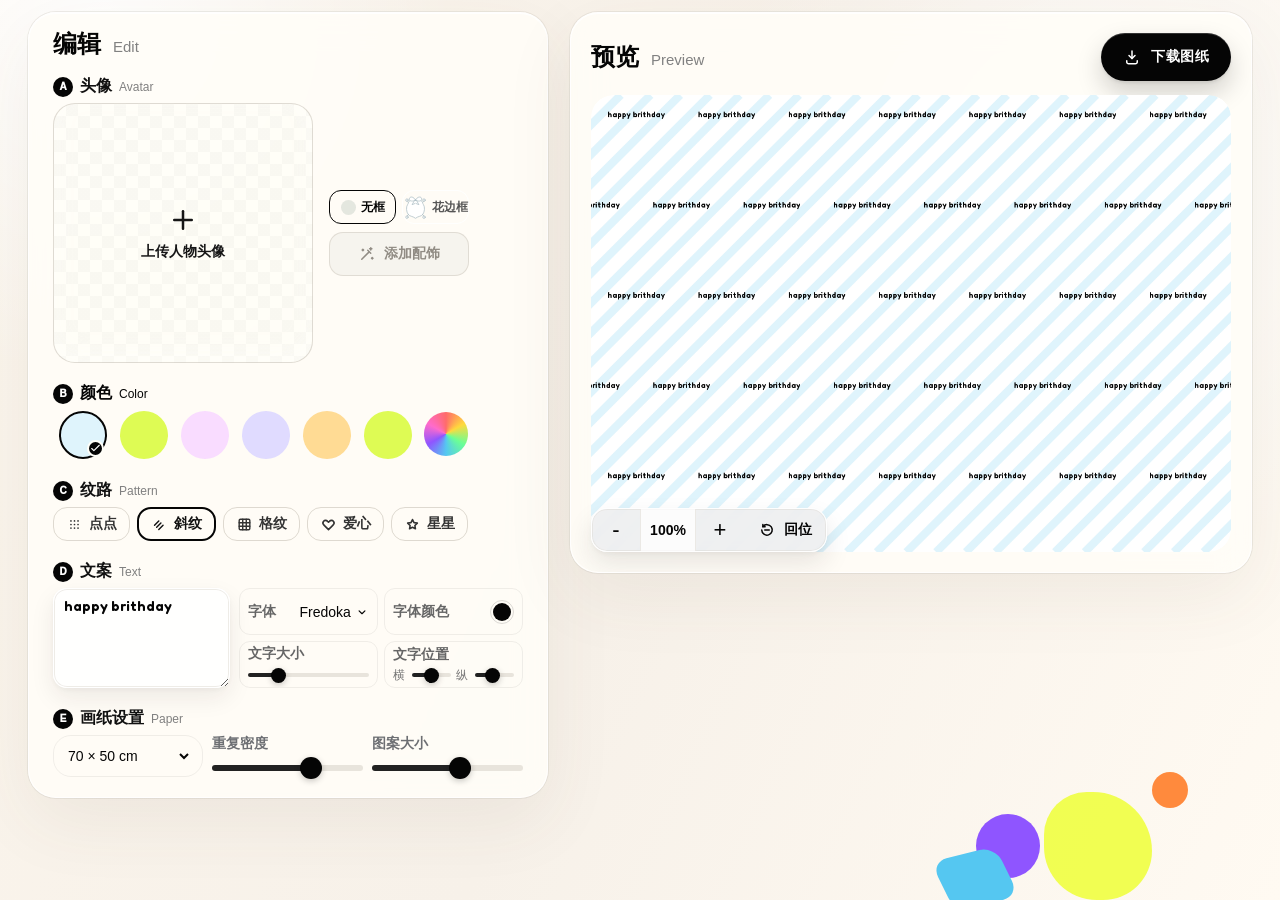
==== index.html @ 43b43cce "Publish uniform confetti dots" ====
<!doctype html>
<html lang="zh-CN">
  <head>
    <meta charset="UTF-8" />
    <meta name="viewport" content="width=device-width, initial-scale=1.0" />
    <title>Wrapy - 个性化礼物包装纸生成器</title>
    <meta
      name="description"
      content="上传人物头像、添加可爱配饰，自定义颜色、纹路与文案，生成可高清打印的个性化礼物包装纸。"
    />
    <meta name="robots" content="index, follow" />
    <link rel="canonical" href="https://mengmengwrapy.xyz/" />
    <meta property="og:type" content="website" />
    <meta property="og:title" content="Wrapy - 个性化礼物包装纸生成器" />
    <meta
      property="og:description"
      content="上传头像、添加配饰，自定义颜色、纹路与文案，生成可高清打印的礼物包装纸。"
    />
    <meta property="og:url" content="https://mengmengwrapy.xyz/" />
    <link rel="stylesheet" href="./styles.css?v=20260914-2" />
  </head>
  <body>
    <main class="app-shell">
      <section class="editor-panel" aria-label="人物和背景 DIY 区">
        <div class="panel-head editor-title">
          <h2><span>编辑</span><small>Edit</small></h2>
        </div>

        <div class="editor-section avatar-section">
          <div class="section-title">
            <span class="section-badge">A</span>
            <strong>头像</strong>
            <small>Avatar</small>
          </div>
          <div class="avatar-workbench">
            <div class="portrait-stage" id="portraitStage">
              <input id="personUpload" type="file" accept="image/*" />
              <input id="accessoryUpload" type="file" accept="image/*" />
              <canvas id="portraitCanvas" width="360" height="360"></canvas>
              <button class="portrait-transform" id="portraitTransform" type="button" aria-label="移动头像">
                <span class="close-handle portrait-close-handle" aria-hidden="true">
                  <span class="ui-icon" data-icon="x"></span>
                </span>
                <span class="rotate-handle portrait-rotate-handle" aria-hidden="true">
                  <span class="ui-icon" data-icon="rotate-cw"></span>
                </span>
                <span class="resize-handle portrait-resize-handle" aria-hidden="true"></span>
                <span class="box-handle box-handle-top" aria-hidden="true"></span>
                <span class="box-handle box-handle-left" aria-hidden="true"></span>
                <span class="box-handle box-handle-right" aria-hidden="true"></span>
                <span class="box-handle box-handle-bottom" aria-hidden="true"></span>
              </button>
              <div class="accessory-layer" id="accessoryLayer"></div>
              <div class="empty-state" id="emptyState">
                <span class="ui-icon empty-state-icon" data-icon="plus" aria-hidden="true"></span>
                <span>上传人物头像</span>
              </div>
            </div>

            <div class="avatar-actions">
              <div class="avatar-frame-options" aria-label="头像边框样式">
                <button class="avatar-frame-option active" type="button" data-portrait-frame="none" aria-pressed="true">
                  <span class="avatar-frame-preview avatar-frame-preview-none" aria-hidden="true"></span>
                  <span>无框</span>
                </button>
                <button class="avatar-frame-option" type="button" data-portrait-frame="circle" aria-pressed="false">
                  <span class="avatar-frame-preview avatar-frame-preview-circle" aria-hidden="true">
                    <svg viewBox="0 0 40 44">
                      <path d="M20 9c4 0 5-2 9 0 4 2 3 6 5 8 3 4 2 13-1 17-3 4-8 3-13 7-5-4-10-3-13-7-3-4-4-13-1-17 2-2 1-6 5-8 4-2 5 0 9 0Z" />
                      <path d="M20 9c-4-8-11-6-11-2 0 4 6 5 11 2Zm0 0c4-8 11-6 11-2 0 4-6 5-11 2Zm-2 1-4 7 5-2m3-5 4 7-5-2" />
                      <path d="m7 13-3-3m29 3 3-3M8 34l-4 4m28-4 4 4" />
                      <circle cx="5" cy="9" r="2.2" /><circle cx="35" cy="9" r="2.2" /><circle cx="5" cy="39" r="2.2" /><circle cx="35" cy="39" r="2.2" />
                    </svg>
                  </span>
                  <span>花边框</span>
                </button>
              </div>
              <div class="accessory-picker">
                <button class="add-button" id="addAccessory" type="button">
                  <span class="ui-icon" data-icon="accessory-add" aria-hidden="true"></span>
                  <span>添加配饰</span>
                </button>
              </div>
            </div>
          </div>
        </div>

        <div class="editor-section color-section">
          <div class="section-title">
            <span class="section-badge">B</span>
            <strong>颜色</strong>
            <small>Color</small>
          </div>
          <div class="color-row">
            <div class="swatches" id="colorSwatches" aria-label="底色选择"></div>
            <div class="custom-color-picker" id="customColorPicker">
              <button class="custom-color-trigger" id="customColorToggle" type="button" aria-label="自定义颜色"></button>
              <div class="custom-color-menu" id="customColorMenu" aria-label="自定义颜色类型">
                <button class="custom-color-option" id="baseColorOption" type="button">自定义底色</button>
                <button class="custom-color-option" id="patternColorOption" type="button">自定义纹路颜色</button>
              </div>
              <input id="customColor" class="visually-hidden" type="color" value="#fafcff" aria-label="自定义底色" />
              <input id="patternCustomColor" class="visually-hidden" type="color" value="#24c8ff" aria-label="自定义纹路色" />
            </div>
          </div>
        </div>

        <div class="editor-section">
          <div class="section-title">
            <span class="section-badge">C</span>
            <strong>纹路</strong>
            <small>Pattern</small>
          </div>
          <div class="pattern-options" aria-label="纹路选择">
            <button class="pattern-pill" type="button" data-pattern="confetti">
              <span class="pattern-icon ui-icon" data-icon="grip" aria-hidden="true"></span>点点
            </button>
            <button class="pattern-pill active" type="button" data-pattern="stripe">
              <span class="pattern-icon ui-icon pattern-icon-stripe" data-icon="stripe" aria-hidden="true"></span>斜纹
            </button>
            <button class="pattern-pill" type="button" data-pattern="grid">
              <span class="pattern-icon ui-icon" data-icon="grid-3x3" aria-hidden="true"></span>格纹
            </button>
            <button class="pattern-pill" type="button" data-pattern="heart">
              <span class="pattern-icon ui-icon pattern-icon-heart" data-icon="heart" aria-hidden="true"></span>爱心
            </button>
            <button class="pattern-pill" type="button" data-pattern="star">
              <span class="pattern-icon ui-icon pattern-icon-star" data-icon="star" aria-hidden="true"></span>星星
            </button>
          </div>
          <select id="patternSelect" class="visually-hidden" tabindex="-1" aria-hidden="true">
            <option value="confetti">点点</option>
            <option value="stripe">斜纹</option>
            <option value="grid">格纹</option>
            <option value="heart">爱心</option>
            <option value="star">星星</option>
          </select>
        </div>

        <div class="editor-section">
          <div class="section-title">
            <span class="section-badge">D</span>
            <strong>文案</strong>
            <small>Text</small>
          </div>
          <div class="text-controls">
            <textarea id="copyText" rows="3">happy brithday</textarea>
            <div class="copy-style-controls">
              <div class="copy-option copy-font-control">
                <span>字体</span>
                <button
                  class="copy-font-trigger"
                  id="copyFontTrigger"
                  type="button"
                  aria-haspopup="dialog"
                  aria-controls="fontModal"
                  aria-expanded="false"
                >
                  <span id="copyFontLabel">Fredoka</span>
                  <span class="ui-icon" data-icon="chevron-down" aria-hidden="true"></span>
                </button>
                <select id="copyFont" class="visually-hidden" tabindex="-1" aria-hidden="true">
                  <option value="fredoka" selected>Fredoka</option>
                  <option value="dynapuff">DynaPuff</option>
                  <option value="sour-gummy">Sour Gummy</option>
                  <option value="baloo-2">Baloo 2</option>
                </select>
              </div>
              <label class="copy-option copy-color-control">
                <span>字体颜色</span>
                <input id="copyColor" type="color" value="#050505" aria-label="字体颜色" />
              </label>
              <label class="copy-size-control">
                <span>文字大小</span>
                <input id="copySize" type="range" min="10" max="28" value="14" />
              </label>
              <div class="copy-option copy-position-control">
                <span>文字位置</span>
                <div class="position-sliders">
                  <label>
                    <span>横</span>
                    <input id="copyOffsetX" type="range" min="-60" max="60" value="0" aria-label="文字横向位置" />
                  </label>
                  <label>
                    <span>纵</span>
                    <input id="copyOffsetY" type="range" min="-60" max="90" value="0" aria-label="文字纵向位置" />
                  </label>
                </div>
              </div>
            </div>
          </div>
        </div>

        <div class="editor-section">
          <div class="section-title">
            <span class="section-badge">E</span>
            <strong>画纸设置</strong>
            <small>Paper</small>
          </div>
          <div class="paper-settings">
            <label class="field field-inline">
              <select id="paperSizeSelect">
                <option value="cm-70-50">70 × 50 cm</option>
                <option value="cm-100-70">100 × 70 cm</option>
                <option value="in-30-20">30 × 20 in</option>
                <option value="in-36-24">36 × 24 in</option>
              </select>
            </label>
            <label class="slider-row">
              <span>重复密度</span>
              <input id="repeatDensity" type="range" min="90" max="190" value="158" />
            </label>
            <label class="slider-row">
              <span>图案大小</span>
              <input id="paperImageScale" type="range" min="38" max="110" step="0.1" value="81.2" />
            </label>
          </div>
        </div>
      </section>

      <section class="preview-panel" aria-label="图纸预览区">
        <div class="preview-toolbar">
          <div>
            <h2><span>预览</span><small>Preview</small></h2>
          </div>
          <button id="downloadBtn" type="button">
            <span class="ui-icon" data-icon="download" aria-hidden="true"></span>
            <span>下载图纸</span>
          </button>
        </div>
        <div class="paper-preview-shell">
          <div class="paper-frame">
            <canvas id="paperCanvas" width="1120" height="760"></canvas>
          </div>
        </div>
        <div class="preview-zoom-controls" aria-label="预览缩放">
          <button id="zoomOutBtn" type="button" title="缩小">
            <span class="zoom-symbol" aria-hidden="true">-</span>
          </button>
          <span id="zoomValue">100%</span>
          <button id="zoomInBtn" type="button" title="放大">
            <span class="zoom-symbol" aria-hidden="true">+</span>
          </button>
          <button id="zoomResetBtn" type="button">
            <span class="ui-icon" data-icon="reset-view" aria-hidden="true"></span>
            <span>回位</span>
          </button>
        </div>
      </section>
      <div class="poster-shape shape-purple" aria-hidden="true"></div>
      <div class="poster-shape shape-lime" aria-hidden="true"></div>
      <div class="poster-shape shape-blue" aria-hidden="true"></div>
      <div class="poster-shape shape-orange" aria-hidden="true"></div>
    </main>

    <dialog class="accessory-modal" id="accessoryModal" aria-labelledby="accessoryModalTitle">
      <div class="accessory-modal-card">
        <div class="accessory-modal-head">
          <h3 id="accessoryModalTitle">添加配饰</h3>
          <button class="accessory-modal-close" id="accessoryModalClose" type="button" aria-label="关闭配饰选择">
            <span class="ui-icon" data-icon="x" aria-hidden="true"></span>
          </button>
        </div>
        <div class="accessory-dock" aria-label="配饰选择"></div>
      </div>
    </dialog>

    <dialog class="accessory-modal font-modal" id="fontModal" aria-labelledby="fontModalTitle">
      <div class="accessory-modal-card font-modal-card">
        <div class="accessory-modal-head">
          <h3 id="fontModalTitle">选择字体</h3>
          <button class="accessory-modal-close" id="fontModalClose" type="button" aria-label="关闭字体选择">
            <span class="ui-icon" data-icon="x" aria-hidden="true"></span>
          </button>
        </div>
        <div class="font-options" aria-label="字体选择">
          <button class="font-option" type="button" data-copy-font="fredoka" aria-pressed="true">
            <span class="font-option-name">Fredoka</span>
            <span class="font-option-preview font-preview-fredoka">happy birthday</span>
          </button>
          <button class="font-option" type="button" data-copy-font="dynapuff" aria-pressed="false">
            <span class="font-option-name">DynaPuff</span>
            <span class="font-option-preview font-preview-dynapuff">happy birthday</span>
          </button>
          <button class="font-option" type="button" data-copy-font="sour-gummy" aria-pressed="false">
            <span class="font-option-name">Sour Gummy</span>
            <span class="font-option-preview font-preview-sour-gummy">happy birthday</span>
          </button>
          <button class="font-option" type="button" data-copy-font="baloo-2" aria-pressed="false">
            <span class="font-option-name">Baloo 2</span>
            <span class="font-option-preview font-preview-baloo-2">happy birthday</span>
          </button>
        </div>
      </div>
    </dialog>

    <script src="./app.js?v=20260915-10"></script>
  </body>
</html>
---- styles.css ----
@font-face {
  font-family: "Fredoka";
  font-style: normal;
  font-weight: 600;
  font-display: swap;
  src: url("./assets/fonts/fredoka/fredoka-600-latin.woff2") format("woff2");
}

@font-face {
  font-family: "DynaPuff";
  font-style: normal;
  font-weight: 600;
  font-display: swap;
  src: url("./assets/fonts/dynapuff/dynapuff-600-latin.woff2") format("woff2");
}

@font-face {
  font-family: "Sour Gummy";
  font-style: normal;
  font-weight: 600;
  font-display: swap;
  src: url("./assets/fonts/sour-gummy/sour-gummy-600-latin.woff2") format("woff2");
}

@font-face {
  font-family: "Baloo 2";
  font-style: normal;
  font-weight: 600;
  font-display: swap;
  src: url("./assets/fonts/baloo-2/baloo-2-600-latin.woff2") format("woff2");
}

:root {
  color-scheme: light;
  --ink: #050505;
  --muted: #6d6f73;
  --soft: #b8bbc0;
  --line: #e5e5df;
  --paper: #f8f7f1;
  --panel: #fffef8;
  --bean: #c9f6ba;
  --lime: #efff39;
  --purple: #8f55ff;
  --orange: #ff8a3d;
  --blue: #55c7f1;
  --accent: var(--purple);
  --accent-2: #467345;
  --shadow: 0 20px 56px rgba(5, 5, 5, 0.09);
  --ui-surface: rgba(255, 255, 255, 0.84);
  --ui-well: rgba(231, 230, 228, 0.72);
  --ui-border: rgba(255, 255, 255, 0.9);
  --ui-shadow: 0 2px 4px rgba(35, 31, 27, 0.04), 0 10px 24px rgba(35, 31, 27, 0.08);
  --system-font: -apple-system, BlinkMacSystemFont, "PingFang SC", "Helvetica Neue", Arial,
    sans-serif;
  --hand-font: "Marker Felt", "Comic Sans MS", "Bradley Hand", "HanziPen SC", "Hannotate SC",
    "Kaiti SC", cursive;
  --rounded-font: "Arial Rounded MT Bold", "Hiragino Maru Gothic ProN", "PingFang SC",
    "Helvetica Neue", Arial, sans-serif;
}

* {
  box-sizing: border-box;
}

body {
  margin: 0;
  min-height: 100vh;
  background:
    radial-gradient(circle at 8% 3%, rgba(255, 255, 255, 0.94), transparent 24%),
    radial-gradient(circle at 86% 20%, rgba(255, 255, 255, 0.72), transparent 30%),
    linear-gradient(115deg, #fbf5ec 0%, #f7f1e9 52%, #fffaf2 100%);
  color: var(--ink);
  font-family: var(--system-font);
  font-size: 14px;
}

button,
input,
select {
  font: inherit;
}

button {
  cursor: pointer;
}

button,
input,
select,
textarea {
  transition:
    background-color 160ms ease,
    border-color 160ms ease,
    box-shadow 160ms ease,
    color 160ms ease,
    transform 160ms ease;
}

button:active:not(:disabled):not(.portrait-transform):not(.placed-accessory) {
  transform: translateY(1px);
}

button:focus-visible,
input:focus-visible,
select:focus-visible,
textarea:focus-visible {
  outline: 2px solid #050505;
  outline-offset: 2px;
}

.ui-icon {
  display: inline-flex;
  width: 18px;
  height: 18px;
  align-items: center;
  justify-content: center;
  flex: 0 0 auto;
  color: currentColor;
  line-height: 0;
}

.ui-icon svg {
  display: block;
  width: 100%;
  height: 100%;
  fill: none;
  stroke: currentColor;
  stroke-width: 2;
  stroke-linecap: round;
  stroke-linejoin: round;
}

.app-shell {
  position: relative;
  display: grid;
  grid-template-columns: minmax(500px, 520px) minmax(0, 1fr);
  gap: 10px 22px;
  min-height: 100vh;
  padding: 12px 28px 18px;
  align-items: start;
  overflow: hidden;
}

.editor-panel,
.preview-panel {
  position: relative;
  z-index: 1;
  min-width: 0;
  overflow: hidden;
  background: rgba(255, 253, 248, 0.88);
  border: 1px solid rgba(255, 255, 255, 0.86);
  box-shadow:
    0 24px 72px rgba(80, 67, 50, 0.07),
    0 0 0 1px rgba(203, 199, 190, 0.32),
    inset 0 1px 0 rgba(255, 255, 255, 0.82);
  backdrop-filter: blur(16px);
}

.editor-panel {
  display: flex;
  flex-direction: column;
  gap: 0;
  padding: 18px 24px 20px;
  border-radius: 28px;
}

.preview-panel {
  display: flex;
  flex-direction: column;
  gap: 14px;
  padding: 20px;
  border-radius: 28px;
}

.panel-head,
.preview-toolbar {
  position: relative;
  z-index: 1;
  display: flex;
  align-items: center;
  justify-content: space-between;
  gap: 14px;
}

h1,
h2 {
  margin: 0;
  line-height: 1.05;
  letter-spacing: 0;
}

h1 {
  color: var(--ink);
  font-family: var(--system-font);
  font-size: clamp(48px, 5vw, 60px);
  font-weight: 1000;
  line-height: 0.9;
  letter-spacing: 0;
  text-shadow:
    0 1px 0 #fff,
    0 7px 0 rgba(5, 5, 5, 0.08);
}

h2 {
  display: flex;
  align-items: baseline;
  gap: 12px;
  font-size: 24px;
  font-weight: 1000;
  text-shadow: none;
}

h2 small {
  color: #818181;
  font-size: 15px;
  font-weight: 400;
}

.print-meta {
  margin: 0;
  color: #aaa29a;
  font-size: 14px;
  font-weight: 400;
}

.accessory {
  position: relative;
  display: grid;
  place-items: center;
  flex: 0 0 auto;
  width: 36px;
  height: 36px;
  border: 1px solid rgba(5, 5, 5, 0.08);
  border-radius: 16px;
  background: rgba(255, 255, 255, 0.78);
  color: var(--ink);
  box-shadow: 0 7px 0 rgba(5, 5, 5, 0.08);
  overflow: hidden;
}

.accessory img {
  display: block;
  width: 82%;
  height: 82%;
  object-fit: contain;
}

.accessory-upload {
  border-style: dashed;
  color: #4f4a43;
}

.accessory-upload svg {
  width: 18px;
  height: 18px;
  stroke-width: 2.2;
}

.accessory:hover {
  border-color: rgba(5, 5, 5, 0.18);
  background: rgba(255, 255, 255, 0.92);
}

.accessory.active {
  border-color: #050505;
  background: rgba(255, 255, 255, 0.94);
  box-shadow: 0 0 0 1px #050505;
}

.accessory.is-loading img {
  opacity: 0.24;
}

.accessory.is-loading::after {
  position: absolute;
  top: 50%;
  left: 50%;
  z-index: 1;
  width: 22px;
  height: 22px;
  margin: -11px 0 0 -11px;
  border: 2px solid rgba(5, 5, 5, 0.16);
  border-top-color: #050505;
  border-radius: 50%;
  content: "";
  animation: accessory-loading 700ms linear infinite;
}

.accessory.is-error::after {
  position: absolute;
  top: 50%;
  left: 50%;
  z-index: 1;
  color: #6d6963;
  content: "重试";
  font-size: 12px;
  font-weight: 700;
  transform: translate(-50%, -50%);
}

@keyframes accessory-loading {
  to {
    transform: rotate(360deg);
  }
}

.field {
  display: flex;
  min-height: 42px;
  flex-direction: column;
  justify-content: center;
  gap: 8px;
  padding: 0;
  border: 1px solid rgba(5, 5, 5, 0.06);
  border-radius: 18px;
  background: transparent;
  box-shadow: none;
}

.field-label,
.slider-row span {
  color: var(--muted);
  font-size: 14px;
  font-weight: 900;
}

.swatches {
  display: flex;
  flex-wrap: wrap;
  gap: 7px;
}

.swatch {
  position: relative;
  display: grid;
  align-items: start;
  justify-items: center;
  width: 54px;
  min-height: 44px;
  border: 0;
  background: transparent;
  color: #777;
  font-size: 14px;
  font-weight: 900;
  letter-spacing: 0;
  box-shadow: none;
}

.swatch::before {
  content: "";
  width: 44px;
  height: 44px;
  border: 2px solid transparent;
  border-radius: 50%;
  background: var(--swatch-color);
  box-shadow: none;
}

.swatch.active {
  color: #111;
}

.swatch.active::before {
  border-color: #050505;
  box-shadow: none;
}

.swatch-check {
  position: absolute;
  top: 30px;
  right: 3px;
  width: 17px;
  height: 17px;
  border: 2px solid #fffef8;
  border-radius: 999px;
  background: #050505;
  color: #fff;
  opacity: 0;
  pointer-events: none;
  transform: scale(0.72);
}

.swatch.active .swatch-check {
  opacity: 1;
  transform: scale(1);
}

input[type="color"],
input[type="text"],
textarea,
select {
  width: 100%;
  min-width: 0;
  min-height: 36px;
  border: 1px solid rgba(5, 5, 5, 0.08);
  border-radius: 14px;
  background: #fffef8;
  color: var(--ink);
  font-weight: 800;
}

input[type="text"] {
  padding: 0 12px;
  font-family: inherit;
}

textarea {
  min-height: 54px;
  resize: vertical;
  padding: 8px 10px;
  line-height: 1.35;
  font-family: inherit;
}

#copyText {
  font-family: var(--rounded-font);
  font-size: 14px;
  font-weight: 800;
}

select {
  padding: 0 10px;
}

#paperSizeSelect {
  min-height: 0;
  border: 0;
  border-radius: 0;
  background: transparent;
  padding: 0;
  box-shadow: none;
  font-weight: 400;
  outline: 0;
}

.editor-title {
  margin-bottom: 0;
}

.editor-section {
  position: relative;
  z-index: 1;
  display: grid;
  gap: 6px;
}

.color-section {
  z-index: 20;
}

.color-section:has(.custom-color-picker.is-open) {
  z-index: 120;
}

.editor-title + .editor-section,
.editor-section + .editor-section {
  margin-top: 20px;
}

.section-title {
  display: flex;
  align-items: center;
  gap: 7px;
  color: #111;
}

.section-title strong {
  font-size: 16px;
  font-weight: 1000;
}

.section-title small {
  color: #808080;
  font-size: 12px;
  font-weight: 400;
}

.section-badge {
  display: inline-grid;
  width: 20px;
  height: 20px;
  place-items: center;
  border-radius: 999px;
  background: #050505;
  color: #fff;
  font-size: 10px;
  font-weight: 1000;
}

.avatar-workbench {
  display: grid;
  grid-template-columns: minmax(0, 260px) 140px;
  gap: 16px;
  align-items: center;
}

.portrait-stage {
  position: relative;
  overflow: hidden;
  width: 100%;
  max-width: 260px;
  justify-self: start;
  aspect-ratio: 1;
  border: 1px solid rgba(205, 199, 189, 0.62);
  border-radius: 22px;
  background:
    linear-gradient(45deg, rgba(5, 5, 5, 0.022) 25%, transparent 25%),
    linear-gradient(-45deg, rgba(5, 5, 5, 0.022) 25%, transparent 25%),
    linear-gradient(45deg, transparent 75%, rgba(5, 5, 5, 0.022) 75%),
    linear-gradient(-45deg, transparent 75%, rgba(5, 5, 5, 0.022) 75%),
    rgba(255, 254, 248, 0.4);
  background-position: 0 0, 0 12px, 12px -12px, -12px 0;
  background-size: 24px 24px;
  box-shadow: inset 0 -10px 24px rgba(255, 255, 255, 0.36);
}

.portrait-stage input {
  display: none;
}

#portraitCanvas {
  display: block;
  width: 100%;
  height: 100%;
}

.accessory-layer,
.empty-state {
  position: absolute;
  inset: 0;
}

.accessory-layer {
  z-index: 2;
  pointer-events: none;
}

.empty-state {
  display: flex;
  flex-direction: column;
  align-items: center;
  justify-content: center;
  gap: 8px;
  padding: 18px;
  color: #161616;
  font-weight: 900;
  text-align: center;
  pointer-events: none;
  transform: scale(1);
  transition: transform 150ms cubic-bezier(0.22, 1, 0.36, 1);
}

.empty-state .empty-state-icon {
  width: 30px;
  height: 30px;
  stroke-width: 2;
}

.portrait-stage.is-empty {
  cursor: pointer;
}

.portrait-stage.is-empty:active .empty-state {
  transform: scale(0.9);
  transition-duration: 80ms;
}

@media (prefers-reduced-motion: reduce) {
  .empty-state {
    transition: none;
  }
}

.avatar-actions {
  display: grid;
  gap: 8px;
}

.avatar-frame-options {
  display: grid;
  grid-template-columns: repeat(2, minmax(0, 1fr));
  gap: 6px;
}

.avatar-frame-option {
  display: inline-flex;
  align-items: center;
  justify-content: center;
  gap: 5px;
  min-width: 0;
  min-height: 34px;
  padding: 0 7px;
  border: 1px solid var(--ui-border);
  border-radius: 12px;
  background: transparent;
  color: #555;
  font-size: 12px;
  font-weight: 700;
  white-space: nowrap;
  box-shadow: none;
}

.avatar-frame-option.active {
  border-color: #050505;
  color: #050505;
}

.avatar-frame-preview {
  position: relative;
  flex: 0 0 auto;
  width: 15px;
  height: 15px;
  border-radius: 50%;
}

.avatar-frame-preview-none {
  background: rgba(37, 72, 58, 0.12);
}

.avatar-frame-preview-circle {
  width: 23px;
  height: 25px;
  border-radius: 0;
  color: var(--frame-color, #1c9cc7);
  background: transparent;
}

.avatar-frame-preview-circle svg {
  display: block;
  width: 100%;
  height: 100%;
  overflow: visible;
  fill: #ffffff;
  stroke: currentColor;
  stroke-width: 1.35;
  stroke-linecap: round;
  stroke-linejoin: round;
}

.accessory-picker {
  min-width: 0;
}

.accessory-picker .add-button {
  width: 100%;
}

.accessory-dock {
  display: grid;
  grid-template-columns: repeat(5, minmax(0, 1fr));
  gap: 12px;
  width: 100%;
  max-height: min(470px, calc(100dvh - 150px));
  padding: 2px 4px 12px;
  overflow-y: auto;
  overscroll-behavior: contain;
}

.accessory-modal {
  width: min(560px, calc(100vw - 32px));
  max-width: none;
  max-height: calc(100dvh - 48px);
  margin: auto;
  padding: 0;
  border: 0;
  border-radius: 22px;
  background: transparent;
  color: var(--ink);
  overflow: visible;
}

.accessory-modal::backdrop {
  background: rgba(36, 32, 28, 0.28);
  backdrop-filter: blur(6px);
}

.accessory-modal-card {
  padding: 22px;
  border: 1px solid rgba(205, 199, 189, 0.72);
  border-radius: 22px;
  background: #fffdf8;
  box-shadow: 0 28px 70px rgba(35, 31, 27, 0.2);
}

.accessory-modal-head {
  display: flex;
  align-items: center;
  justify-content: space-between;
  gap: 16px;
  margin-bottom: 18px;
}

.accessory-modal-head h3 {
  margin: 0;
  font-size: 20px;
  line-height: 1.2;
}

.accessory-modal-close {
  display: grid;
  place-items: center;
  width: 38px;
  height: 38px;
  padding: 0;
  border: 1px solid var(--ui-border);
  border-radius: 50%;
  background: #fffef8;
  color: #050505;
}

.accessory-modal-close .ui-icon {
  width: 17px;
  height: 17px;
}

.accessory-modal .accessory {
  width: 100%;
  height: auto;
  aspect-ratio: 1;
  border-radius: 16px;
  box-shadow: 0 5px 0 rgba(5, 5, 5, 0.07);
}

.accessory-modal .accessory img {
  width: 88%;
  height: 88%;
}

.accessory-modal .accessory-upload {
  display: flex;
  grid-column: span 2;
  flex-direction: row;
  align-items: center;
  justify-content: center;
  gap: 8px;
  aspect-ratio: 2 / 1;
  font-size: 12px;
  font-weight: 700;
  white-space: nowrap;
}

.accessory-modal .accessory-upload .ui-icon {
  flex: 0 0 auto;
}

.accessory-modal-open,
.font-modal-open {
  overflow: hidden;
}

.font-modal {
  width: min(620px, calc(100vw - 32px));
}

.font-options {
  display: grid;
  grid-template-columns: repeat(2, minmax(0, 1fr));
  gap: 12px;
}

.font-option {
  position: relative;
  display: grid;
  min-width: 0;
  min-height: 118px;
  align-content: space-between;
  gap: 18px;
  padding: 16px;
  border: 1px solid rgba(205, 199, 189, 0.72);
  border-radius: 16px;
  background: #fffef8;
  color: var(--ink);
  text-align: left;
}

.font-option:hover {
  border-color: rgba(5, 5, 5, 0.42);
  background: #fff;
}

.font-option.active {
  border-color: #050505;
  box-shadow: inset 0 0 0 1px #050505;
}

.font-option.active::after {
  position: absolute;
  top: 12px;
  right: 12px;
  display: grid;
  width: 20px;
  height: 20px;
  place-items: center;
  border-radius: 50%;
  background: #050505;
  color: #fff;
  content: "✓";
  font-family: var(--system-font);
  font-size: 12px;
  font-weight: 900;
}

.font-option-name {
  color: #6d6f73;
  font-family: var(--system-font);
  font-size: 12px;
  font-weight: 700;
}

.font-option-preview {
  display: block;
  min-width: 0;
  overflow: hidden;
  font-size: 28px;
  font-weight: 600;
  line-height: 1.05;
  text-overflow: ellipsis;
  white-space: nowrap;
}

.font-preview-fredoka {
  font-family: "Fredoka", var(--rounded-font);
}

.font-preview-dynapuff {
  font-family: "DynaPuff", var(--rounded-font);
}

.font-preview-sour-gummy {
  font-family: "Sour Gummy", var(--rounded-font);
}

.font-preview-baloo-2 {
  font-family: "Baloo 2", var(--rounded-font);
}


.empty-state.is-hidden {
  display: none;
}

.empty-state span {
  display: block;
}

.placed-accessory {
  position: absolute;
  display: grid;
  place-items: center;
  width: var(--accessory-width, var(--size));
  height: var(--accessory-height, var(--size));
  transform: translate(-50%, -50%) rotate(var(--rotation));
  border: 1.5px dashed transparent;
  border-radius: 0;
  background: transparent;
  color: var(--ink);
  font-size: calc(var(--size) * 0.72);
  line-height: 1;
  padding: 0;
  filter: none;
  touch-action: none;
  user-select: none;
  pointer-events: auto;
  outline: none;
  transition:
    border-color 160ms ease,
    box-shadow 160ms ease;
}

.portrait-transform {
  position: absolute;
  z-index: 1;
  inset: auto;
  width: var(--portrait-width, var(--size));
  height: var(--portrait-height, var(--size));
  border: 1.5px dashed transparent;
  border-radius: 0;
  background: transparent;
  box-shadow: none;
  padding: 0;
  cursor: move;
  transform: translate(-50%, -50%) rotate(var(--rotation));
  touch-action: none;
  transition:
    border-color 160ms ease,
    box-shadow 160ms ease;
}

.portrait-transform.is-hidden {
  display: none;
}

.portrait-transform.selected {
  border-color: rgba(5, 5, 5, 0.5);
  box-shadow: none;
}

.portrait-transform .resize-handle,
.portrait-transform .rotate-handle,
.portrait-transform .close-handle,
.portrait-transform .box-handle {
  display: none;
}

.portrait-transform.selected .resize-handle,
.portrait-transform.selected .rotate-handle,
.portrait-transform.selected .close-handle {
  display: grid;
}

.portrait-transform.selected .box-handle {
  display: block;
}

.accessory-image-frame {
  position: absolute;
  inset: 0;
  overflow: hidden;
  pointer-events: none;
}

.placed-accessory img {
  position: absolute;
  left: var(--accessory-source-left, 0);
  top: var(--accessory-source-top, 0);
  display: block;
  width: var(--accessory-source-width, 100%);
  height: var(--accessory-source-height, 100%);
  max-width: none;
  object-fit: fill;
  pointer-events: none;
}

.resize-handle {
  position: absolute;
  right: 0;
  bottom: 0;
  z-index: 4;
  width: 16px;
  height: 16px;
  border: 2px solid #9ba0a2;
  border-radius: 50%;
  background: #fffef8;
  box-shadow: 0 2px 7px rgba(5, 5, 5, 0.16);
  cursor: nwse-resize;
  transform: translate(50%, 50%);
  touch-action: none;
}

.rotate-handle {
  position: absolute;
  top: 0;
  right: 0;
  z-index: 5;
  display: grid;
  place-items: center;
  width: 36px;
  height: 36px;
  border: 1px solid rgba(5, 5, 5, 0.08);
  border-radius: 50%;
  background: #fffef8;
  color: #050505;
  box-shadow: 0 4px 12px rgba(5, 5, 5, 0.16);
  cursor: grab;
  transform: translate(50%, -50%);
  touch-action: none;
}

.rotate-handle .ui-icon,
.close-handle .ui-icon {
  display: grid;
  width: 18px;
  height: 18px;
  place-items: center;
}

.rotate-handle .ui-icon svg,
.close-handle .ui-icon svg {
  stroke-width: 2.4;
}

.close-handle {
  position: absolute;
  top: 0;
  left: 0;
  z-index: 5;
  display: grid;
  width: 36px;
  height: 36px;
  place-items: center;
  border: 1px solid rgba(5, 5, 5, 0.08);
  border-radius: 50%;
  background: #fffef8;
  box-shadow: 0 4px 12px rgba(5, 5, 5, 0.16);
  color: #050505;
  font-size: 22px;
  font-weight: 500;
  line-height: 1;
  transform: translate(-50%, -50%);
  touch-action: none;
}

.box-handle {
  position: absolute;
  z-index: 3;
  width: 16px;
  height: 16px;
  border: 2px solid #9ba0a2;
  border-radius: 50%;
  background: #fffef8;
  box-shadow: 0 2px 7px rgba(5, 5, 5, 0.14);
  cursor: nwse-resize;
  pointer-events: auto;
  touch-action: none;
}

.box-handle-top {
  top: 0;
  left: 50%;
  cursor: ns-resize;
  transform: translate(-50%, -50%);
}

.box-handle-left {
  top: 50%;
  left: 0;
  cursor: ew-resize;
  transform: translate(-50%, -50%);
}

.box-handle-right {
  top: 50%;
  right: 0;
  cursor: ew-resize;
  transform: translate(50%, -50%);
}

.box-handle-bottom {
  bottom: 0;
  left: 50%;
  cursor: ns-resize;
  transform: translate(-50%, 50%);
}

.placed-accessory.selected {
  border-color: rgba(5, 5, 5, 0.5);
  background: transparent;
  box-shadow: none;
}

.stage-upload-button,
.add-button {
  display: inline-flex;
  align-items: center;
  justify-content: center;
  gap: 8px;
  min-height: 44px;
  border: 1px solid var(--ui-border);
  border-radius: 14px;
  background: var(--ui-surface);
  color: #181818;
  font-size: 14px;
  font-weight: 800;
  box-shadow: var(--ui-shadow), inset 0 0 0 1px rgba(205, 199, 189, 0.42);
}

.stage-upload-button {
  background: var(--ui-surface);
  color: #181818;
}

.stage-upload-button:hover,
.add-button:hover:not(:disabled) {
  background: #fff;
  box-shadow:
    0 3px 5px rgba(35, 31, 27, 0.05),
    0 12px 26px rgba(35, 31, 27, 0.1),
    inset 0 0 0 1px rgba(205, 199, 189, 0.48);
  transform: translateY(-1px);
}

.add-button.active,
.add-button.active:hover:not(:disabled) {
  background: #050505;
  color: #fff;
  box-shadow: 0 8px 18px rgba(5, 5, 5, 0.18);
  transform: none;
}

.add-button:disabled,
.add-button[aria-disabled="true"] {
  border-color: rgba(205, 199, 189, 0.52);
  background: rgba(245, 243, 237, 0.9);
  color: #918c84;
  cursor: not-allowed;
  opacity: 1;
  box-shadow: none;
}

.slider-row {
  display: grid;
  grid-template-columns: 1fr;
  align-items: start;
  gap: 6px;
  min-width: 0;
}

.slider-row input {
  min-width: 0;
}

input[type="range"] {
  --range-progress: 50%;
  appearance: none;
  width: 100%;
  height: 18px;
  margin: 0;
  border: 0;
  border-radius: 999px;
  background: transparent;
  cursor: pointer;
}

input[type="range"]::-webkit-slider-runnable-track {
  height: 6px;
  border-radius: 999px;
  background:
    linear-gradient(#222, #222) 0 50% / var(--range-progress) 100% no-repeat,
    #e8e4dc;
}

input[type="range"]::-webkit-slider-thumb {
  appearance: none;
  width: 22px;
  height: 22px;
  margin-top: -8px;
  border: 0;
  border-radius: 50%;
  background: #050505;
  box-shadow: 0 2px 6px rgba(5, 5, 5, 0.22);
}

input[type="range"]::-moz-range-track {
  height: 6px;
  border-radius: 999px;
  background: #e8e4dc;
}

input[type="range"]::-moz-range-progress {
  height: 6px;
  border-radius: 999px;
  background: #222;
}

input[type="range"]::-moz-range-thumb {
  width: 22px;
  height: 22px;
  border: 0;
  border-radius: 50%;
  background: #050505;
  box-shadow: 0 2px 6px rgba(5, 5, 5, 0.22);
}

#downloadBtn,
.preview-zoom-controls button {
  min-height: 42px;
  border: 0;
  border-radius: 999px;
  background: var(--lime);
  color: var(--ink);
  font-weight: 900;
  padding: 0 16px;
  box-shadow: 0 8px 0 rgba(5, 5, 5, 0.12);
}

.color-row {
  display: flex;
  flex-wrap: wrap;
  align-items: center;
  gap: 12px;
  min-width: 0;
  max-width: 100%;
}

.custom-color-picker {
  position: relative;
  flex: 0 0 auto;
  z-index: 1;
}

.custom-color-trigger {
  width: 44px;
  height: 44px;
  padding: 0;
  border: 0;
  border-radius: 999px;
  overflow: hidden;
  background: conic-gradient(#ff6b6b, #ffd93d, #6bff95, #55c7f1, #8f55ff, #ff6bcb, #ff6b6b);
  box-shadow: none;
  cursor: pointer;
}

.custom-color-trigger.active {
  box-shadow: 0 0 0 2px #050505;
}

.custom-color-trigger:hover {
  transform: translateY(-1px) scale(1.03);
}

.custom-color-menu {
  position: absolute;
  top: calc(100% + 8px);
  right: 0;
  display: none;
  width: 188px;
  padding: 10px;
  border: 1px solid rgba(255, 255, 255, 0.94);
  border-radius: 18px;
  background: rgba(255, 255, 255, 0.94);
  box-shadow:
    0 2px 4px rgba(35, 31, 27, 0.04),
    0 18px 38px rgba(35, 31, 27, 0.14),
    inset 0 0 0 1px rgba(205, 199, 189, 0.34);
  backdrop-filter: blur(18px);
  z-index: 200;
  overflow: hidden;
  transform: none;
  opacity: 1;
  pointer-events: auto;
}

.custom-color-picker.is-open .custom-color-menu {
  display: grid;
  grid-template-rows: repeat(2, 48px);
  gap: 8px;
}

.custom-color-option {
  appearance: none;
  display: flex;
  align-items: center;
  justify-content: flex-start;
  width: 100%;
  height: 48px;
  min-height: 48px;
  padding: 0 16px;
  border: 0;
  border-radius: 10px;
  background: transparent;
  color: #111;
  font-size: 14px;
  font-weight: 400;
  line-height: 1.2;
  text-align: left;
  white-space: nowrap;
  cursor: pointer;
  pointer-events: auto;
  overflow: hidden;
}

.custom-color-option:hover {
  background: rgba(5, 5, 5, 0.055);
}

.pattern-options {
  display: flex;
  flex-wrap: wrap;
  gap: 7px;
  min-width: 0;
  max-width: 100%;
  align-items: center;
}

.color-section .section-title strong,
.color-section .section-title small {
  color: #050505;
}

.pattern-pill {
  display: inline-flex;
  align-items: center;
  gap: 6px;
  min-height: 34px;
  padding: 0 12px;
  border: 1px solid rgba(205, 199, 189, 0.66);
  border-radius: 14px;
  background: transparent;
  color: #333;
  font-size: 14px;
  font-weight: 1000;
  box-shadow: none;
}

.pattern-pill:hover {
  background: transparent;
}

.pattern-pill.active {
  border-color: #050505;
  border-width: 2px;
  background: transparent;
  color: #111;
  box-shadow: none;
}

.pattern-icon {
  width: 17px;
  height: 17px;
  min-width: 17px;
}

.pattern-icon-heart svg,
.pattern-icon-star svg {
  transform: scale(1.12);
  transform-origin: center;
}

.visually-hidden {
  position: absolute;
  width: 1px;
  height: 1px;
  overflow: hidden;
  clip: rect(0 0 0 0);
  clip-path: inset(50%);
  white-space: nowrap;
}

.field-inline {
  display: grid;
  grid-template-columns: 56px minmax(0, 1fr);
  align-items: center;
  padding: 0 10px;
}

.paper-settings .field-inline {
  grid-template-columns: minmax(0, 1fr);
  padding: 0 10px;
}

.text-controls {
  display: grid;
  grid-template-columns: minmax(0, 1.15fr) minmax(0, 1.85fr);
  gap: 9px;
  align-items: stretch;
  min-width: 0;
  max-width: 100%;
}

.text-controls textarea {
  grid-column: auto;
  min-height: 78px;
  border-color: var(--ui-border);
  background: var(--ui-surface);
  box-shadow: var(--ui-shadow), inset 0 0 0 1px rgba(205, 199, 189, 0.34);
}

.copy-size-control {
  display: grid;
  min-width: 0;
  align-content: center;
  gap: 3px;
  min-height: 35px;
  padding: 3px 8px;
  border: 1px solid rgba(5, 5, 5, 0.06);
  border-radius: 11px;
  background: transparent;
  color: #666;
  font-size: 14px;
  font-weight: 900;
  max-width: 100%;
  overflow: hidden;
}

.copy-style-controls {
  display: grid;
  grid-template-columns: minmax(0, 1fr) minmax(0, 1fr);
  grid-template-rows: repeat(2, minmax(35px, 1fr));
  gap: 6px;
  min-width: 0;
  margin-top: 0;
}

.copy-option {
  display: grid;
  min-width: 0;
  min-height: 35px;
  align-content: center;
  gap: 3px;
  padding: 3px 8px;
  border: 1px solid rgba(5, 5, 5, 0.06);
  border-radius: 11px;
  background: transparent;
  color: #666;
  font-size: 14px;
  font-weight: 700;
  overflow: hidden;
}

.copy-font-control {
  grid-template-columns: auto minmax(0, 1fr);
  align-items: center;
  gap: 8px;
}

.copy-font-trigger {
  display: flex;
  width: 100%;
  min-height: 18px;
  min-width: 0;
  align-items: center;
  justify-content: flex-end;
  gap: 4px;
  overflow: hidden;
  border: 0;
  border-radius: 0;
  background: transparent;
  padding: 0;
  color: var(--ink);
  font-weight: 400;
  white-space: nowrap;
}

.copy-font-trigger > span:first-child {
  min-width: 0;
  overflow: hidden;
  text-overflow: ellipsis;
}

.copy-font-trigger .ui-icon {
  width: 14px;
  height: 14px;
}

.copy-color-control {
  grid-template-columns: minmax(0, 1fr) 24px;
  align-items: center;
}

.copy-color-control input[type="color"] {
  width: 24px;
  min-height: 24px;
  height: 24px;
  padding: 2px;
  border: 1px solid rgba(5, 5, 5, 0.14);
  border-radius: 50%;
  background: transparent;
  cursor: pointer;
}

.copy-color-control input[type="color"]::-webkit-color-swatch-wrapper {
  padding: 0;
}

.copy-color-control input[type="color"]::-webkit-color-swatch {
  border: 0;
  border-radius: 50%;
}

.position-sliders {
  display: grid;
  grid-template-columns: repeat(2, minmax(0, 1fr));
  gap: 5px;
}

.position-sliders label {
  display: grid;
  grid-template-columns: 14px minmax(0, 1fr);
  align-items: center;
  gap: 5px;
  min-width: 0;
  color: #777;
  font-size: 12px;
  font-weight: 400;
}

.position-sliders input[type="range"] {
  height: 10px;
}

.copy-style-controls input[type="range"]::-webkit-slider-runnable-track {
  height: 4px;
}

.copy-style-controls input[type="range"]::-webkit-slider-thumb {
  width: 15px;
  height: 15px;
  margin-top: -5.5px;
}

.copy-style-controls input[type="range"]::-moz-range-track,
.copy-style-controls input[type="range"]::-moz-range-progress {
  height: 4px;
}

.copy-style-controls input[type="range"]::-moz-range-thumb {
  width: 15px;
  height: 15px;
}

.paper-settings {
  display: grid;
  grid-template-columns: 150px minmax(0, 1fr) minmax(0, 1fr);
  gap: 9px;
  align-items: center;
  min-width: 0;
  max-width: 100%;
}

#downloadBtn {
  display: inline-flex;
  align-items: center;
  gap: 10px;
  background: var(--ink);
  color: #fff;
  min-height: 48px;
  padding: 0 22px;
  font-size: 14px;
  letter-spacing: 0.03em;
  box-shadow:
    0 2px 3px rgba(5, 5, 5, 0.08),
    0 12px 26px rgba(5, 5, 5, 0.18),
    inset 0 1px 0 rgba(255, 255, 255, 0.18);
}

#downloadBtn:hover {
  background: #202020;
  transform: translateY(-1px);
}

.preview-zoom-controls {
  position: absolute;
  left: 20px;
  bottom: 20px;
  z-index: 4;
  display: flex;
  align-items: center;
  gap: 0;
  overflow: hidden;
  width: max-content;
  border: 1px solid rgba(255, 255, 255, 0.92);
  border-radius: 16px;
  background: rgba(238, 238, 239, 0.86);
  box-shadow:
    0 2px 4px rgba(35, 31, 27, 0.04),
    0 12px 26px rgba(35, 31, 27, 0.1),
    inset 0 0 0 1px rgba(205, 199, 189, 0.26);
  backdrop-filter: blur(16px);
}

.preview-zoom-controls button {
  display: inline-flex;
  align-items: center;
  justify-content: center;
  gap: 8px;
  min-width: 48px;
  min-height: 42px;
  border-radius: 0;
  background: transparent;
  box-shadow: none;
  padding: 0 14px;
  font-size: 14px;
}

.preview-zoom-controls button:hover {
  background: rgba(255, 255, 255, 0.72);
  box-shadow: inset 0 0 0 1px rgba(255, 255, 255, 0.76);
}

.zoom-symbol {
  display: inline-block;
  min-width: 14px;
  color: currentColor;
  font-size: 22px;
  font-weight: 400;
  line-height: 1;
  text-align: center;
}

#zoomValue {
  display: inline-grid;
  min-width: 56px;
  min-height: 42px;
  place-items: center;
  border-right: 1px solid rgba(205, 199, 189, 0.36);
  border-left: 1px solid rgba(205, 199, 189, 0.36);
  border-radius: 0;
  background: rgba(255, 255, 255, 0.74);
  color: var(--ink);
  font-size: 14px;
  font-weight: 900;
}

.paper-preview-shell {
  position: relative;
  z-index: 1;
  width: 100%;
  max-width: 100%;
  aspect-ratio: var(--paper-aspect, 1.4);
  flex: 0 0 auto;
  overflow: hidden;
  border-radius: 22px;
  background: transparent;
}

.paper-frame {
  position: absolute;
  inset: 0;
  display: block;
  overflow: auto;
  overscroll-behavior: contain;
  border: 0;
  border-radius: inherit;
  background: transparent;
  padding: 0;
  scrollbar-width: none;
}

.paper-frame::-webkit-scrollbar {
  display: none;
}

#paperCanvas {
  display: block;
  width: 100%;
  max-width: none;
  max-height: none;
  height: auto;
  border-radius: inherit;
  box-shadow: none;
}

.preview-footer {
  position: absolute;
  right: 20px;
  bottom: 20px;
  z-index: 4;
  display: flex;
  align-items: center;
  justify-content: flex-end;
  min-height: 42px;
  pointer-events: none;
}

.poster-shape {
  position: absolute;
  z-index: 0;
  pointer-events: none;
}

.shape-purple {
  right: 240px;
  bottom: 22px;
  width: 64px;
  height: 64px;
  border-radius: 50%;
  background: var(--purple);
}

.shape-lime {
  right: 128px;
  bottom: 0;
  width: 108px;
  height: 108px;
  border-radius: 42% 58% 48% 52%;
  background: var(--lime);
  opacity: 0.86;
}

.shape-blue {
  right: 272px;
  bottom: -6px;
  width: 66px;
  height: 54px;
  border-radius: 16px;
  background: var(--blue);
  transform: rotate(-14deg) skewX(12deg);
}

.shape-orange {
  right: 92px;
  bottom: 92px;
  width: 36px;
  height: 36px;
  border-radius: 50%;
  background: var(--orange);
}

@media (min-width: 1181px) {
  body {
    overflow: hidden;
  }

  .preview-panel {
    height: auto;
    max-height: min(var(--editor-panel-height, calc(100vh - 120px)), calc(100vh - 120px));
    min-height: 0;
  }
}

@media (min-width: 1181px) and (max-height: 760px) {
  .app-shell {
    grid-template-columns: minmax(450px, 470px) minmax(0, 1fr);
    gap: 8px 18px;
    padding: 12px 24px 0;
  }

  h1 {
    font-size: clamp(44px, 4.4vw, 52px);
    line-height: 0.85;
  }

  h2 {
    font-size: 22px;
  }

  h2 small {
    font-size: 13px;
  }

  .editor-panel {
    gap: 0;
    padding: 14px 20px 16px;
    border-radius: 24px;
  }

  .preview-panel {
    gap: 10px;
    padding: 16px;
    border-radius: 24px;
  }

  .editor-section {
    gap: 4px;
  }

  .section-title strong {
    font-size: 14px;
  }

  .section-title small,
  .field-label,
  .slider-row span {
    font-size: 14px;
  }

  .section-badge {
    width: 18px;
    height: 18px;
    font-size: 9px;
  }

  .avatar-workbench {
    grid-template-columns: minmax(0, 210px) 122px;
    gap: 12px;
  }

  .portrait-stage {
    max-width: 210px;
    border-radius: 18px;
  }

  .avatar-actions {
    gap: 6px;
  }

  .stage-upload-button,
  .add-button {
    min-height: 36px;
    border-radius: 12px;
    font-size: 14px;
  }

  .avatar-actions .accessory {
    width: 32px;
    height: 32px;
  }

  .swatches {
    gap: 6px;
  }

  .swatch {
    width: 44px;
    min-height: 38px;
    font-size: 14px;
  }

  .swatch::before,
  .custom-color input {
    width: 38px;
    height: 38px;
  }

  .swatch-check {
    top: 25px;
    right: -1px;
  }

  .custom-color {
    width: 44px;
    min-height: 38px;
    font-size: 14px;
  }

  .pattern-pill {
    min-height: 30px;
    padding: 0 10px;
    font-size: 14px;
  }

  textarea {
    min-height: 44px;
    padding: 6px 8px;
  }

  .text-controls {
    grid-template-columns: minmax(0, 1.1fr) minmax(0, 1.9fr);
    gap: 7px;
  }

  .copy-style-controls {
    grid-template-columns: repeat(2, minmax(0, 1fr));
    gap: 7px;
  }

  .copy-size-control {
    border-radius: 12px;
    font-size: 14px;
  }

  .paper-settings {
    grid-template-columns: 112px minmax(0, 1fr) minmax(0, 1fr);
    gap: 7px;
  }

  .field {
    min-height: 36px;
    border-radius: 12px;
  }

  .field-inline {
    grid-template-columns: 44px minmax(0, 1fr);
    padding: 0 8px;
  }

  .paper-settings .field-inline {
    grid-template-columns: minmax(0, 1fr);
    padding: 0 6px;
  }

  #downloadBtn {
    min-height: 40px;
    padding: 0 18px;
    font-size: 14px;
  }

  .preview-zoom-controls button,
  #zoomValue {
    min-height: 36px;
  }

  .preview-zoom-controls button {
    min-width: 42px;
  }

  #zoomValue {
    min-width: 50px;
  }

  .print-meta {
    font-size: 14px;
  }

  .shape-purple {
    bottom: 16px;
    width: 54px;
    height: 54px;
  }

  .shape-lime {
    bottom: 12px;
    width: 90px;
    height: 90px;
  }

  .shape-blue {
    bottom: 18px;
    width: 56px;
    height: 46px;
  }

  .shape-orange {
    bottom: 74px;
    width: 30px;
    height: 30px;
  }
}

@media (max-width: 1180px) {
  .app-shell {
    grid-template-columns: 1fr;
    overflow: visible;
  }

  .preview-panel {
    min-height: 62vh;
  }
}

@media (max-width: 720px) {
  .app-shell {
    gap: 18px;
    padding: 14px;
  }

  .editor-panel,
  .preview-panel {
    padding: 20px;
    border-radius: 26px;
  }

  .avatar-workbench,
  .text-controls,
  .paper-settings {
    grid-template-columns: 1fr;
  }

  .copy-style-controls {
    grid-template-columns: repeat(2, minmax(0, 1fr));
  }

  .panel-head,
  .preview-toolbar,
  .preview-footer {
    align-items: flex-start;
    flex-direction: column;
  }

  .preview-footer {
    right: 20px;
    bottom: 20px;
    align-items: center;
    flex-direction: row;
    padding: 0;
  }

  h1 {
    font-size: 56px;
  }

  h2 {
    font-size: 26px;
  }

  .portrait-stage {
    max-width: none;
  }

  .color-section {
    z-index: 120;
  }

  .color-row {
    flex-wrap: nowrap;
    gap: 6px;
    overflow: visible;
  }

  .color-row .swatches {
    display: grid;
    flex: 1 1 auto;
    grid-template-columns: repeat(6, minmax(0, 1fr));
    gap: 4px;
    min-width: 0;
  }

  .color-row .swatch {
    width: 100%;
    min-width: 0;
    min-height: 38px;
    padding: 0;
  }

  .color-row .swatch::before {
    width: min(38px, 100%);
    height: auto;
    aspect-ratio: 1;
  }

  .color-row .custom-color-picker {
    flex: 0 0 38px;
    z-index: 300;
  }

  .color-row .custom-color-trigger {
    width: 38px;
    height: 38px;
  }

  .color-row .custom-color-menu {
    top: calc(100% + 10px);
    right: 0;
    left: auto;
    width: min(188px, calc(100vw - 68px));
    border-color: rgba(205, 199, 189, 0.72);
    background: #fffdf8;
    backdrop-filter: none;
    z-index: 400;
  }

  .accessory-modal {
    width: calc(100vw - 28px);
    max-height: calc(100dvh - 28px);
  }

  .accessory-modal-card {
    padding: 18px;
    border-radius: 18px;
  }

  .font-options {
    grid-template-columns: 1fr;
    gap: 10px;
  }

  .font-option {
    min-height: 96px;
  }

  .accessory-dock {
    grid-template-columns: repeat(4, minmax(0, 1fr));
    gap: 10px;
    max-height: calc(100dvh - 120px);
  }

  #downloadBtn {
    width: 100%;
    justify-content: center;
    font-size: 14px;
  }

  .preview-zoom-controls {
    width: calc(100% - 40px);
    justify-content: space-between;
  }

  .preview-zoom-controls button {
    flex: 1;
    min-width: 0;
  }
}
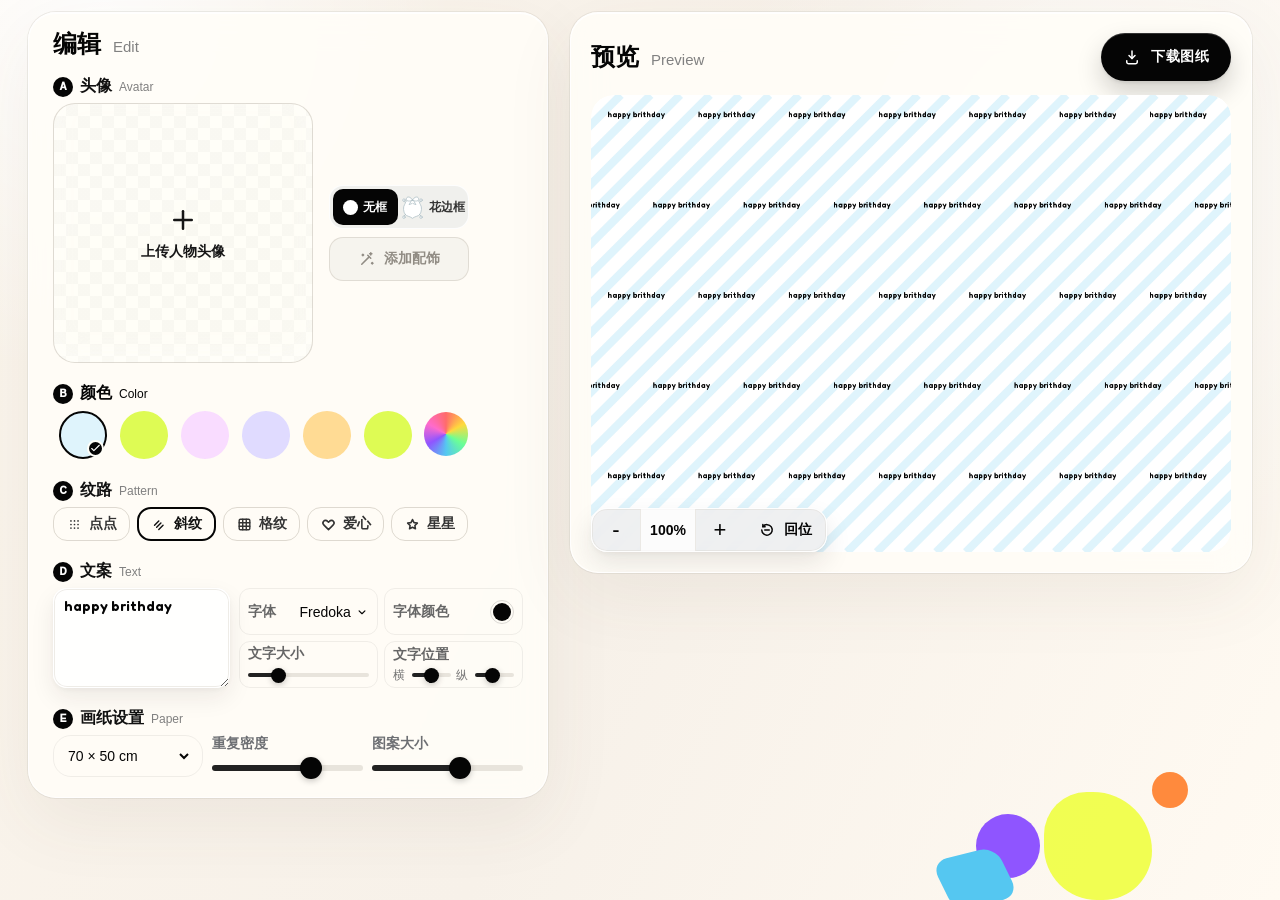
==== commit 3d44bcb1: "Publish portrait frame segmented control" ====
--- a/index.html
+++ b/index.html
@@ -17,7 +17,7 @@
       content="上传头像、添加配饰，自定义颜色、纹路与文案，生成可高清打印的礼物包装纸。"
     />
     <meta property="og:url" content="https://mengmengwrapy.xyz/" />
-    <link rel="stylesheet" href="./styles.css?v=20260914-2" />
+    <link rel="stylesheet" href="./styles.css?v=20260915-3" />
   </head>
   <body>
     <main class="app-shell">
--- a/styles.css
+++ b/styles.css
@@ -579,7 +579,11 @@
 .avatar-frame-options {
   display: grid;
   grid-template-columns: repeat(2, minmax(0, 1fr));
-  gap: 6px;
+  gap: 3px;
+  padding: 3px;
+  border: 1px solid var(--ui-border);
+  border-radius: 14px;
+  background: #f0f0ed;
 }
 
 .avatar-frame-option {
@@ -588,21 +592,30 @@
   justify-content: center;
   gap: 5px;
   min-width: 0;
-  min-height: 34px;
+  min-height: 36px;
   padding: 0 7px;
-  border: 1px solid var(--ui-border);
-  border-radius: 12px;
+  border: 0;
+  border-radius: 10px;
   background: transparent;
-  color: #555;
+  color: #333;
   font-size: 12px;
   font-weight: 700;
   white-space: nowrap;
   box-shadow: none;
+  transition: color 140ms ease, background-color 140ms ease, transform 100ms ease;
+}
+
+.avatar-frame-option:hover:not(.active) {
+  background: rgba(255, 255, 255, 0.7);
+}
+
+.avatar-frame-option:active {
+  transform: scale(0.98);
 }
 
 .avatar-frame-option.active {
-  border-color: #050505;
-  color: #050505;
+  background: #050505;
+  color: #ffffff;
 }
 
 .avatar-frame-preview {
@@ -614,7 +627,11 @@
 }
 
 .avatar-frame-preview-none {
-  background: rgba(37, 72, 58, 0.12);
+  background: #c9cbc8;
+}
+
+.avatar-frame-option.active .avatar-frame-preview-none {
+  background: #ffffff;
 }
 
 .avatar-frame-preview-circle {
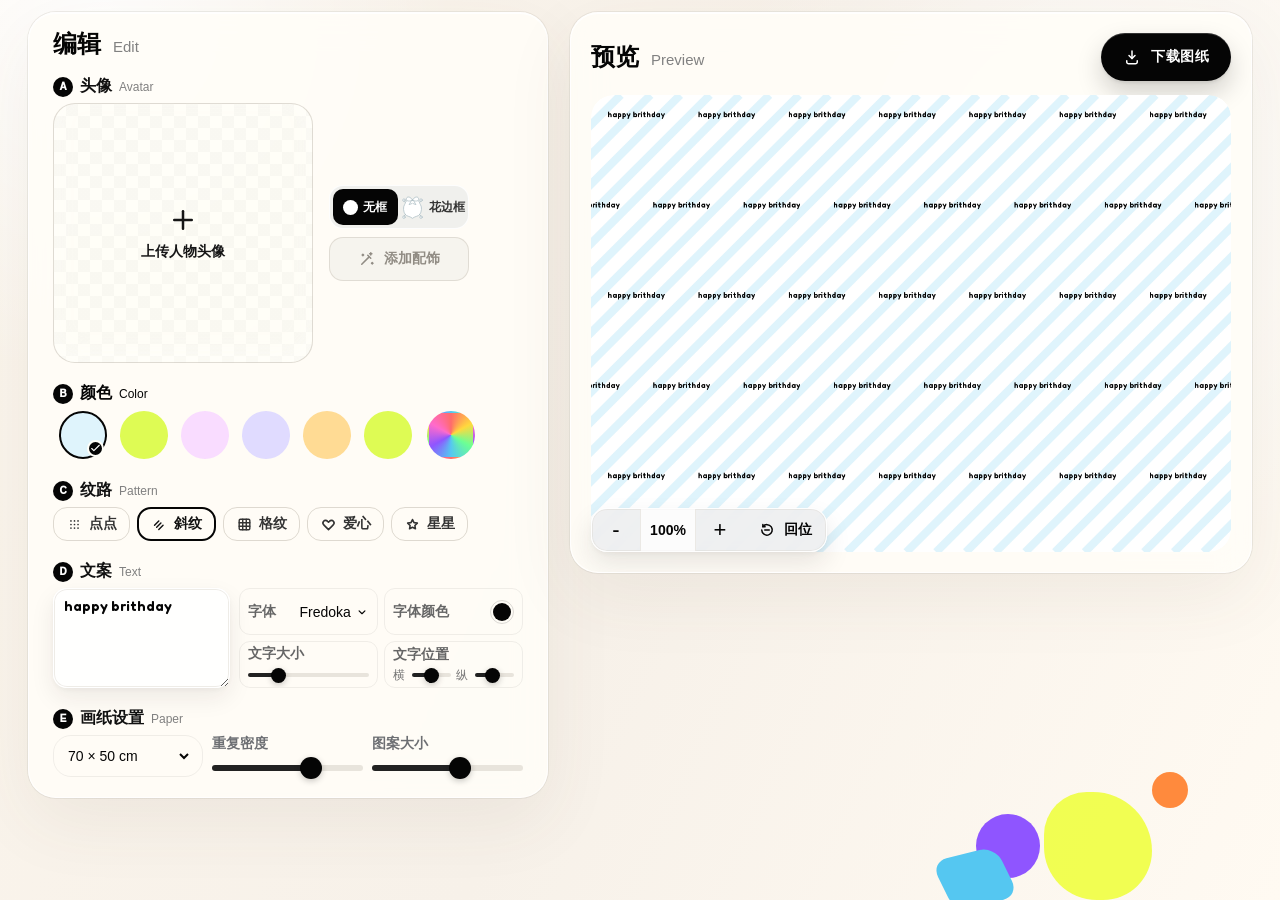
==== commit 0a12beb4: "Publish unified custom color state" ====
--- a/index.html
+++ b/index.html
@@ -17,7 +17,7 @@
       content="上传头像、添加配饰，自定义颜色、纹路与文案，生成可高清打印的礼物包装纸。"
     />
     <meta property="og:url" content="https://mengmengwrapy.xyz/" />
-    <link rel="stylesheet" href="./styles.css?v=20260915-3" />
+    <link rel="stylesheet" href="./styles.css?v=20260915-4" />
   </head>
   <body>
     <main class="app-shell">
@@ -94,7 +94,9 @@
           <div class="color-row">
             <div class="swatches" id="colorSwatches" aria-label="底色选择"></div>
             <div class="custom-color-picker" id="customColorPicker">
-              <button class="custom-color-trigger" id="customColorToggle" type="button" aria-label="自定义颜色"></button>
+              <button class="custom-color-trigger" id="customColorToggle" type="button" aria-label="自定义颜色">
+                <span class="swatch-check ui-icon" data-icon="check" aria-hidden="true"></span>
+              </button>
               <div class="custom-color-menu" id="customColorMenu" aria-label="自定义颜色类型">
                 <button class="custom-color-option" id="baseColorOption" type="button">自定义底色</button>
                 <button class="custom-color-option" id="patternColorOption" type="button">自定义纹路颜色</button>
--- a/styles.css
+++ b/styles.css
@@ -346,7 +346,8 @@
   box-shadow: none;
 }
 
-.swatch::before {
+.swatch::before,
+.custom-color-trigger::before {
   content: "";
   width: 44px;
   height: 44px;
@@ -360,7 +361,8 @@
   color: #111;
 }
 
-.swatch.active::before {
+.swatch.active::before,
+.custom-color-trigger.active::before {
   border-color: #050505;
   box-shadow: none;
 }
@@ -380,7 +382,8 @@
   transform: scale(0.72);
 }
 
-.swatch.active .swatch-check {
+.swatch.active .swatch-check,
+.custom-color-trigger.active .swatch-check {
   opacity: 1;
   transform: scale(1);
 }
@@ -1206,23 +1209,25 @@
 }
 
 .custom-color-trigger {
-  width: 44px;
-  height: 44px;
+  position: relative;
+  display: grid;
+  width: 54px;
+  min-height: 44px;
+  align-items: start;
+  justify-items: center;
   padding: 0;
   border: 0;
-  border-radius: 999px;
-  overflow: hidden;
-  background: conic-gradient(#ff6b6b, #ffd93d, #6bff95, #55c7f1, #8f55ff, #ff6bcb, #ff6b6b);
+  background: transparent;
   box-shadow: none;
   cursor: pointer;
 }
 
-.custom-color-trigger.active {
-  box-shadow: 0 0 0 2px #050505;
+.custom-color-trigger::before {
+  background: conic-gradient(#ff6b6b, #ffd93d, #6bff95, #55c7f1, #8f55ff, #ff6bcb, #ff6b6b);
 }
 
 .custom-color-trigger:hover {
-  transform: translateY(-1px) scale(1.03);
+  transform: none;
 }
 
 .custom-color-menu {
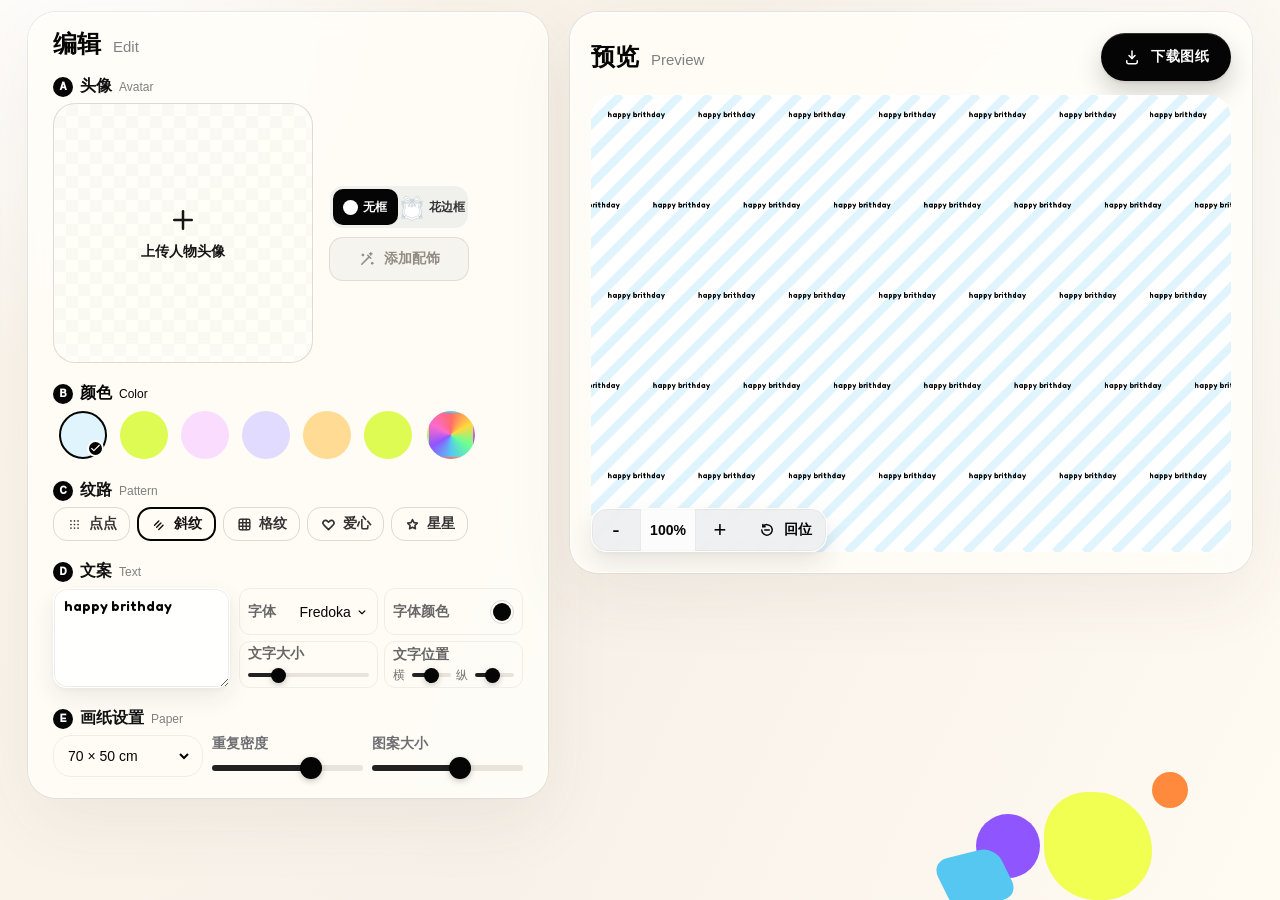
==== commit af3de743: "Publish Clarity analytics" ====
--- a/index.html
+++ b/index.html
@@ -2,6 +2,7 @@
 <html lang="zh-CN">
   <head>
     <meta charset="UTF-8" />
+    <meta name="clarity-project-id" content="ywdgwcton1" />
     <meta name="viewport" content="width=device-width, initial-scale=1.0" />
     <title>Wrapy - 个性化礼物包装纸生成器</title>
     <meta
@@ -17,7 +18,7 @@
       content="上传头像、添加配饰，自定义颜色、纹路与文案，生成可高清打印的礼物包装纸。"
     />
     <meta property="og:url" content="https://mengmengwrapy.xyz/" />
-    <link rel="stylesheet" href="./styles.css?v=20260915-4" />
+    <link rel="stylesheet" href="./styles.css?v=20260915-5" />
   </head>
   <body>
     <main class="app-shell">
@@ -65,11 +66,16 @@
                 </button>
                 <button class="avatar-frame-option" type="button" data-portrait-frame="circle" aria-pressed="false">
                   <span class="avatar-frame-preview avatar-frame-preview-circle" aria-hidden="true">
-                    <svg viewBox="0 0 40 44">
-                      <path d="M20 9c4 0 5-2 9 0 4 2 3 6 5 8 3 4 2 13-1 17-3 4-8 3-13 7-5-4-10-3-13-7-3-4-4-13-1-17 2-2 1-6 5-8 4-2 5 0 9 0Z" />
-                      <path d="M20 9c-4-8-11-6-11-2 0 4 6 5 11 2Zm0 0c4-8 11-6 11-2 0 4-6 5-11 2Zm-2 1-4 7 5-2m3-5 4 7-5-2" />
-                      <path d="m7 13-3-3m29 3 3-3M8 34l-4 4m28-4 4 4" />
-                      <circle cx="5" cy="9" r="2.2" /><circle cx="35" cy="9" r="2.2" /><circle cx="5" cy="39" r="2.2" /><circle cx="35" cy="39" r="2.2" />
+                    <svg viewBox="0 0 80 96">
+                      <path d="M40 24c5 0 8 4 12 7 5 3 10-2 15 2 4 3 1 8 0 13-1 4 4 7 5 13 1 9-3 18-9 23-6 5-15 2-23 10-8-8-17-5-23-10-6-5-10-14-9-23 1-6 6-9 5-13-1-5-4-10 0-13 5-4 10 1 15-2 4-3 7-7 12-7Z" />
+                      <path d="M40 30c5 0 7 3 11 5 4 2 8-1 11 2 3 3 0 7 0 11 0 4 4 6 4 11 1 7-2 13-7 17-5 4-12 2-19 8-7-6-14-4-19-8-5-4-8-10-7-17 0-5 4-7 4-11 0-4-3-8 0-11 3-3 7 0 11-2 4-2 6-5 11-5Z" />
+                      <path d="M38 24c-5-8-12-15-20-13-5 1-5 6-1 10 6 5 14 6 21 3Zm4 0c5-8 11-14 19-12 5 1 5 6 1 10-6 5-13 5-20 2Z" />
+                      <path d="M38 25c-3 6-8 13-11 20l7-3 5 5c1-9 1-16 1-20m2-2c3 6 8 13 11 19l-7-3-5 5c-1-8-1-15-1-19" />
+                      <path d="M37 23c-5-2-11-5-17-7m23 7c5-2 10-5 16-7m-22 13c-2 5-4 9-6 12m12-12c2 5 4 9 6 12" />
+                      <ellipse cx="40" cy="24" rx="3.3" ry="3" />
+                      <path d="M14 32c-4 2-6 6-7 10m6-9 5 3m-8 1-4-1m60-4c4 2 6 6 7 10m-6-9-5 3m8 1 4-1M15 79c-4-2-7-5-8-9m7 8 5-2m-8-2-4 2m58 3c4-2 7-5 8-9m-7 8-5-2m8-2 4 2" />
+                      <path d="M14 29c0 2-2 3-4 2 1 2 0 4-2 4-1-1-1-3 0-4-2 0-4-1-4-3 2-1 4 0 5 1 0-2 1-4 3-4 2 1 2 3 2 4Zm52 0c0 2 2 3 4 2-1 2 0 4 2 4 1-1 1-3 0-4 2 0 4-1 4-3-2-1-4 0-5 1 0-2-1-4-3-4-2 1-2 3-2 4ZM15 82c0-2-2-3-4-2 1-2 0-4-2-4-1 1-1 3 0 4-2 0-4 1-4 3 2 1 4 0 5-1 0 2 1 4 3 4 2-1 2-3 2-4Zm50 0c0-2 2-3 4-2-1-2 0-4 2-4 1 1 1 3 0 4 2 0 4 1 4 3-2 1-4 0-5-1 0 2-1 4-3 4-2-1-2-3-2-4Z" />
+                      <path d="M68 45c4-2 5 1 2 3-2 1-4 0-3-2m-55-1c-4-2-5 1-2 3 2 1 4 0 3-2" />
                     </svg>
                   </span>
                   <span>花边框</span>
@@ -296,6 +302,7 @@
       </div>
     </dialog>
 
-    <script src="./app.js?v=20260915-10"></script>
+    <script src="./analytics.js?v=20261012-1"></script>
+    <script src="./app.js?v=20260915-11"></script>
   </body>
 </html>
--- a/styles.css
+++ b/styles.css
@@ -638,8 +638,8 @@
 }
 
 .avatar-frame-preview-circle {
-  width: 23px;
-  height: 25px;
+  width: 24px;
+  height: 29px;
   border-radius: 0;
   color: var(--frame-color, #1c9cc7);
   background: transparent;
@@ -652,7 +652,7 @@
   overflow: visible;
   fill: #ffffff;
   stroke: currentColor;
-  stroke-width: 1.35;
+  stroke-width: 1.65;
   stroke-linecap: round;
   stroke-linejoin: round;
 }
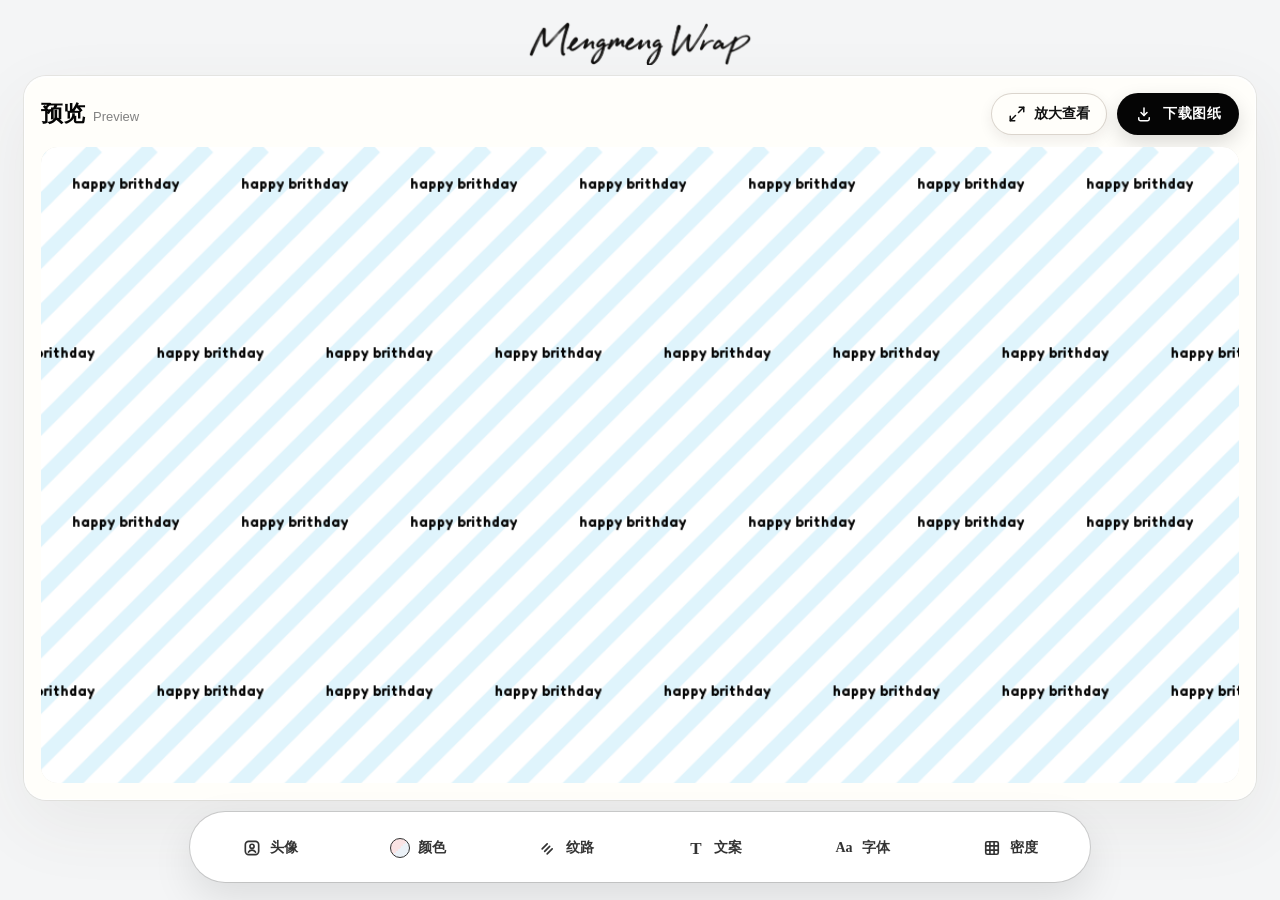
==== commit f8db9c4a: "Publish studio as homepage" ====
--- a/index.html
+++ b/index.html
@@ -4,7 +4,7 @@
     <meta charset="UTF-8" />
     <meta name="clarity-project-id" content="ywdgwcton1" />
     <meta name="viewport" content="width=device-width, initial-scale=1.0" />
-    <title>Wrapy - 个性化礼物包装纸生成器</title>
+    <title>Mengmeng Wrap Studio - 个性化礼物包装纸生成器</title>
     <meta
       name="description"
       content="上传人物头像、添加可爱配饰，自定义颜色、纹路与文案，生成可高清打印的个性化礼物包装纸。"
@@ -12,24 +12,31 @@
     <meta name="robots" content="index, follow" />
     <link rel="canonical" href="https://mengmengwrapy.xyz/" />
     <meta property="og:type" content="website" />
-    <meta property="og:title" content="Wrapy - 个性化礼物包装纸生成器" />
+    <meta property="og:title" content="Mengmeng Wrap Studio - 个性化礼物包装纸生成器" />
     <meta
       property="og:description"
       content="上传头像、添加配饰，自定义颜色、纹路与文案，生成可高清打印的礼物包装纸。"
     />
     <meta property="og:url" content="https://mengmengwrapy.xyz/" />
     <link rel="stylesheet" href="./styles.css?v=20260915-5" />
+    <link rel="stylesheet" href="./studio.css?v=20260915-12" />
   </head>
-  <body>
-    <main class="app-shell">
-      <section class="editor-panel" aria-label="人物和背景 DIY 区">
+  <body class="studio-page">
+    <main class="app-shell studio-shell">
+      <header class="studio-brand" aria-label="Mengmeng Wrap">
+        <img src="./assets/mengmeng-wrap-logo.png" alt="Mengmeng Wrap" />
+      </header>
+
+      <section class="editor-panel studio-editor" aria-label="底部编辑区">
         <div class="panel-head editor-title">
           <h2><span>编辑</span><small>Edit</small></h2>
         </div>
 
-        <div class="editor-section avatar-section">
-          <div class="section-title">
-            <span class="section-badge">A</span>
+        <div class="editor-section avatar-section" data-studio-panel="avatar">
+          <button class="studio-panel-close" type="button" data-studio-close aria-label="关闭头像面板">
+            <span class="ui-icon" data-icon="x" aria-hidden="true"></span>
+          </button>
+          <div class="section-title">
             <strong>头像</strong>
             <small>Avatar</small>
           </div>
@@ -91,9 +98,11 @@
           </div>
         </div>
 
-        <div class="editor-section color-section">
-          <div class="section-title">
-            <span class="section-badge">B</span>
+        <div class="editor-section color-section" data-studio-panel="color">
+          <button class="studio-panel-close" type="button" data-studio-close aria-label="关闭颜色面板">
+            <span class="ui-icon" data-icon="x" aria-hidden="true"></span>
+          </button>
+          <div class="section-title">
             <strong>颜色</strong>
             <small>Color</small>
           </div>
@@ -113,9 +122,11 @@
           </div>
         </div>
 
-        <div class="editor-section">
-          <div class="section-title">
-            <span class="section-badge">C</span>
+        <div class="editor-section" data-studio-panel="pattern">
+          <button class="studio-panel-close" type="button" data-studio-close aria-label="关闭纹路面板">
+            <span class="ui-icon" data-icon="x" aria-hidden="true"></span>
+          </button>
+          <div class="section-title">
             <strong>纹路</strong>
             <small>Pattern</small>
           </div>
@@ -145,35 +156,17 @@
           </select>
         </div>
 
-        <div class="editor-section">
-          <div class="section-title">
-            <span class="section-badge">D</span>
+        <div class="editor-section" data-studio-panel="text">
+          <button class="studio-panel-close" type="button" data-studio-close aria-label="关闭文案面板">
+            <span class="ui-icon" data-icon="x" aria-hidden="true"></span>
+          </button>
+          <div class="section-title">
             <strong>文案</strong>
             <small>Text</small>
           </div>
           <div class="text-controls">
             <textarea id="copyText" rows="3">happy brithday</textarea>
             <div class="copy-style-controls">
-              <div class="copy-option copy-font-control">
-                <span>字体</span>
-                <button
-                  class="copy-font-trigger"
-                  id="copyFontTrigger"
-                  type="button"
-                  aria-haspopup="dialog"
-                  aria-controls="fontModal"
-                  aria-expanded="false"
-                >
-                  <span id="copyFontLabel">Fredoka</span>
-                  <span class="ui-icon" data-icon="chevron-down" aria-hidden="true"></span>
-                </button>
-                <select id="copyFont" class="visually-hidden" tabindex="-1" aria-hidden="true">
-                  <option value="fredoka" selected>Fredoka</option>
-                  <option value="dynapuff">DynaPuff</option>
-                  <option value="sour-gummy">Sour Gummy</option>
-                  <option value="baloo-2">Baloo 2</option>
-                </select>
-              </div>
               <label class="copy-option copy-color-control">
                 <span>字体颜色</span>
                 <input id="copyColor" type="color" value="#050505" aria-label="字体颜色" />
@@ -199,19 +192,55 @@
           </div>
         </div>
 
-        <div class="editor-section">
-          <div class="section-title">
-            <span class="section-badge">E</span>
+        <div class="editor-section studio-font-section" data-studio-panel="font">
+          <button class="studio-panel-close" type="button" data-studio-close aria-label="关闭字体面板">
+            <span class="ui-icon" data-icon="x" aria-hidden="true"></span>
+          </button>
+          <div class="section-title">
+            <strong>字体</strong>
+            <small>Font</small>
+          </div>
+          <div class="font-options studio-font-options" aria-label="字体选择">
+            <button class="font-option" type="button" data-copy-font="fredoka" aria-pressed="true">
+              <span class="font-option-name">Fredoka</span>
+              <span class="font-option-preview font-preview-fredoka">happy birthday</span>
+            </button>
+            <button class="font-option" type="button" data-copy-font="dynapuff" aria-pressed="false">
+              <span class="font-option-name">DynaPuff</span>
+              <span class="font-option-preview font-preview-dynapuff">happy birthday</span>
+            </button>
+            <button class="font-option" type="button" data-copy-font="sour-gummy" aria-pressed="false">
+              <span class="font-option-name">Sour Gummy</span>
+              <span class="font-option-preview font-preview-sour-gummy">happy birthday</span>
+            </button>
+            <button class="font-option" type="button" data-copy-font="baloo-2" aria-pressed="false">
+              <span class="font-option-name">Baloo 2</span>
+              <span class="font-option-preview font-preview-baloo-2">happy birthday</span>
+            </button>
+            <select id="copyFont" class="visually-hidden" tabindex="-1" aria-hidden="true">
+              <option value="fredoka" selected>Fredoka</option>
+              <option value="dynapuff">DynaPuff</option>
+              <option value="sour-gummy">Sour Gummy</option>
+              <option value="baloo-2">Baloo 2</option>
+            </select>
+          </div>
+        </div>
+
+        <div class="editor-section" data-studio-panel="density">
+          <button class="studio-panel-close" type="button" data-studio-close aria-label="关闭画纸设置面板">
+            <span class="ui-icon" data-icon="x" aria-hidden="true"></span>
+          </button>
+          <div class="section-title">
             <strong>画纸设置</strong>
             <small>Paper</small>
           </div>
           <div class="paper-settings">
             <label class="field field-inline">
               <select id="paperSizeSelect">
-                <option value="cm-70-50">70 × 50 cm</option>
-                <option value="cm-100-70">100 × 70 cm</option>
-                <option value="in-30-20">30 × 20 in</option>
-                <option value="in-36-24">36 × 24 in</option>
+                <option value="cm-70-50">小号 · 70 × 50 cm（书本 / 小礼盒）</option>
+                <option value="cm-90-60">标准 · 90 × 60 cm（鞋盒大小）</option>
+                <option value="cm-100-70">大号 · 100 × 70 cm（大礼盒）</option>
+                <option value="cm-120-80">加大 · 120 × 80 cm（组合礼盒）</option>
               </select>
             </label>
             <label class="slider-row">
@@ -224,35 +253,57 @@
             </label>
           </div>
         </div>
+
+        <nav class="studio-tool-nav" aria-label="包装纸编辑工具">
+          <button type="button" data-studio-tool="avatar" aria-expanded="false">
+            <span class="studio-tool-icon ui-icon" data-icon="avatar-upload" aria-hidden="true"></span>
+            <span>头像</span>
+          </button>
+          <button type="button" data-studio-tool="color" aria-expanded="false">
+            <span class="studio-tool-color" aria-hidden="true"></span>
+            <span>颜色</span>
+          </button>
+          <button type="button" data-studio-tool="pattern" aria-expanded="false">
+            <span class="studio-tool-icon ui-icon" data-icon="stripe" aria-hidden="true"></span>
+            <span>纹路</span>
+          </button>
+          <button type="button" data-studio-tool="text" aria-expanded="false">
+            <span class="studio-tool-glyph" aria-hidden="true">T</span>
+            <span>文案</span>
+          </button>
+          <button type="button" data-studio-tool="font" aria-expanded="false">
+            <span class="studio-tool-glyph studio-tool-glyph-wide" aria-hidden="true">Aa</span>
+            <span>字体</span>
+          </button>
+          <button type="button" data-studio-tool="density" aria-expanded="false">
+            <span class="studio-tool-icon ui-icon" data-icon="grid-3x3" aria-hidden="true"></span>
+            <span>密度</span>
+          </button>
+        </nav>
       </section>
 
-      <section class="preview-panel" aria-label="图纸预览区">
+      <section class="preview-panel studio-preview" aria-label="图纸预览区">
         <div class="preview-toolbar">
           <div>
             <h2><span>预览</span><small>Preview</small></h2>
           </div>
-          <button id="downloadBtn" type="button">
-            <span class="ui-icon" data-icon="download" aria-hidden="true"></span>
-            <span>下载图纸</span>
-          </button>
-        </div>
-        <div class="paper-preview-shell">
-          <div class="paper-frame">
-            <canvas id="paperCanvas" width="1120" height="760"></canvas>
-          </div>
-        </div>
-        <div class="preview-zoom-controls" aria-label="预览缩放">
-          <button id="zoomOutBtn" type="button" title="缩小">
-            <span class="zoom-symbol" aria-hidden="true">-</span>
-          </button>
-          <span id="zoomValue">100%</span>
-          <button id="zoomInBtn" type="button" title="放大">
-            <span class="zoom-symbol" aria-hidden="true">+</span>
-          </button>
-          <button id="zoomResetBtn" type="button">
-            <span class="ui-icon" data-icon="reset-view" aria-hidden="true"></span>
-            <span>回位</span>
-          </button>
+          <div class="preview-toolbar-actions">
+            <button class="preview-detail-trigger" id="previewDetailOpen" type="button" aria-haspopup="dialog">
+              <span class="ui-icon" data-icon="maximize-2" aria-hidden="true"></span>
+              <span>放大查看</span>
+            </button>
+            <button id="downloadBtn" type="button">
+              <span class="ui-icon" data-icon="download" aria-hidden="true"></span>
+              <span>下载图纸</span>
+            </button>
+          </div>
+        </div>
+        <div class="preview-home-host" id="previewHomeHost">
+          <div class="paper-preview-shell">
+            <div class="paper-frame">
+              <canvas id="paperCanvas" width="1120" height="760"></canvas>
+            </div>
+          </div>
         </div>
       </section>
       <div class="poster-shape shape-purple" aria-hidden="true"></div>
@@ -261,6 +312,31 @@
       <div class="poster-shape shape-orange" aria-hidden="true"></div>
     </main>
 
+    <dialog class="preview-detail-modal" id="previewDetailModal" aria-labelledby="previewDetailTitle">
+      <div class="preview-detail-surface">
+        <h2 class="visually-hidden" id="previewDetailTitle">图纸详情</h2>
+        <button class="preview-detail-close" id="previewDetailClose" type="button" aria-label="关闭图纸详情">
+          <span class="ui-icon" data-icon="x" aria-hidden="true"></span>
+        </button>
+        <div class="preview-detail-canvas-host" id="previewDetailCanvasHost"></div>
+        <div class="preview-detail-controls">
+          <div class="preview-zoom-controls" aria-label="预览缩放">
+            <button id="zoomOutBtn" type="button" title="缩小" aria-label="缩小图纸">
+              <span class="zoom-symbol" aria-hidden="true">-</span>
+            </button>
+            <span id="zoomValue" aria-live="polite">100%</span>
+            <button id="zoomInBtn" type="button" title="放大" aria-label="放大图纸">
+              <span class="zoom-symbol" aria-hidden="true">+</span>
+            </button>
+            <button id="zoomResetBtn" type="button">
+              <span class="ui-icon" data-icon="reset-view" aria-hidden="true"></span>
+              <span>回位</span>
+            </button>
+          </div>
+        </div>
+      </div>
+    </dialog>
+
     <dialog class="accessory-modal" id="accessoryModal" aria-labelledby="accessoryModalTitle">
       <div class="accessory-modal-card">
         <div class="accessory-modal-head">
@@ -273,36 +349,8 @@
       </div>
     </dialog>
 
-    <dialog class="accessory-modal font-modal" id="fontModal" aria-labelledby="fontModalTitle">
-      <div class="accessory-modal-card font-modal-card">
-        <div class="accessory-modal-head">
-          <h3 id="fontModalTitle">选择字体</h3>
-          <button class="accessory-modal-close" id="fontModalClose" type="button" aria-label="关闭字体选择">
-            <span class="ui-icon" data-icon="x" aria-hidden="true"></span>
-          </button>
-        </div>
-        <div class="font-options" aria-label="字体选择">
-          <button class="font-option" type="button" data-copy-font="fredoka" aria-pressed="true">
-            <span class="font-option-name">Fredoka</span>
-            <span class="font-option-preview font-preview-fredoka">happy birthday</span>
-          </button>
-          <button class="font-option" type="button" data-copy-font="dynapuff" aria-pressed="false">
-            <span class="font-option-name">DynaPuff</span>
-            <span class="font-option-preview font-preview-dynapuff">happy birthday</span>
-          </button>
-          <button class="font-option" type="button" data-copy-font="sour-gummy" aria-pressed="false">
-            <span class="font-option-name">Sour Gummy</span>
-            <span class="font-option-preview font-preview-sour-gummy">happy birthday</span>
-          </button>
-          <button class="font-option" type="button" data-copy-font="baloo-2" aria-pressed="false">
-            <span class="font-option-name">Baloo 2</span>
-            <span class="font-option-preview font-preview-baloo-2">happy birthday</span>
-          </button>
-        </div>
-      </div>
-    </dialog>
-
     <script src="./analytics.js?v=20261012-1"></script>
     <script src="./app.js?v=20260915-11"></script>
+    <script src="./studio.js?v=20260915-4"></script>
   </body>
 </html>
--- a/studio.css
+++ b/studio.css
@@ -0,0 +1,839 @@
+.studio-page {
+  min-height: 100dvh;
+  overflow: hidden;
+  background: #f4f5f6;
+}
+
+.studio-shell {
+  display: grid;
+  width: min(100%, 1540px);
+  height: 100dvh;
+  min-height: 680px;
+  margin: 0 auto;
+  padding: 16px 24px 18px;
+  grid-template-columns: minmax(0, 1fr);
+  grid-template-rows: 48px minmax(0, 1fr) 70px;
+  gap: 12px;
+  overflow: visible;
+}
+
+.studio-brand {
+  z-index: 2;
+  display: flex;
+  grid-row: 1;
+  align-items: center;
+  justify-content: center;
+  min-width: 0;
+}
+
+.studio-brand img {
+  display: block;
+  width: min(240px, 44vw);
+  height: auto;
+  max-width: min(44vw, 280px);
+  object-fit: contain;
+}
+
+.studio-shell > .poster-shape {
+  display: none;
+}
+
+.studio-preview {
+  grid-row: 2;
+  display: flex;
+  min-height: 0;
+  height: 100%;
+  max-height: none !important;
+  gap: 12px;
+  padding: 16px;
+  overflow: hidden;
+  border-radius: 22px;
+  background: rgba(255, 254, 250, 0.96);
+  backdrop-filter: none;
+}
+
+.studio-preview .preview-toolbar {
+  flex: 0 0 auto;
+}
+
+.preview-toolbar-actions {
+  display: flex;
+  align-items: center;
+  gap: 10px;
+}
+
+.preview-detail-trigger {
+  display: inline-flex;
+  min-height: 42px;
+  align-items: center;
+  justify-content: center;
+  gap: 8px;
+  padding: 0 16px;
+  border: 1px solid rgba(205, 199, 189, 0.72);
+  border-radius: 999px;
+  background: #fffefa;
+  color: #111;
+  font-size: 14px;
+  font-weight: 600;
+  box-shadow: 0 5px 14px rgba(35, 31, 27, 0.08);
+}
+
+.preview-detail-trigger:hover {
+  border-color: #111;
+  background: #fff;
+}
+
+.preview-detail-trigger:active {
+  transform: scale(0.97);
+}
+
+.preview-detail-trigger .ui-icon {
+  width: 18px;
+  height: 18px;
+}
+
+.studio-preview .preview-toolbar h2 {
+  gap: 8px;
+  font-size: 22px;
+}
+
+.studio-preview .preview-toolbar h2 small {
+  font-size: 13px;
+}
+
+.studio-preview #downloadBtn {
+  min-height: 42px;
+  padding-inline: 18px;
+  box-shadow: 0 8px 20px rgba(5, 5, 5, 0.14);
+}
+
+.studio-preview .preview-home-host {
+  flex: 1 1 auto;
+  width: 100%;
+  min-height: 0;
+}
+
+.studio-preview .preview-home-host .paper-preview-shell {
+  height: 100%;
+  aspect-ratio: auto;
+  border-radius: 16px;
+  background: #f3f2ed;
+}
+
+.studio-preview .paper-frame {
+  border-radius: inherit;
+}
+
+.preview-detail-open {
+  overflow: hidden;
+}
+
+.preview-detail-modal {
+  width: 100vw;
+  max-width: none;
+  height: 100dvh;
+  max-height: none;
+  margin: 0;
+  padding: 0;
+  overflow: hidden;
+  border: 0;
+  background: #e8e9eb;
+}
+
+.preview-detail-modal::backdrop {
+  background: rgba(12, 13, 14, 0.38);
+  backdrop-filter: blur(10px);
+}
+
+.preview-detail-surface {
+  position: relative;
+  display: grid;
+  width: 100%;
+  height: 100%;
+  padding: max(76px, env(safe-area-inset-top)) 28px max(94px, calc(env(safe-area-inset-bottom) + 78px));
+  place-items: center;
+  overflow: hidden;
+  background: #e8e9eb;
+}
+
+.preview-detail-close {
+  position: fixed;
+  top: max(22px, env(safe-area-inset-top));
+  left: max(22px, env(safe-area-inset-left));
+  z-index: 3;
+  display: inline-grid;
+  width: 46px;
+  height: 46px;
+  padding: 0;
+  place-items: center;
+  border: 0;
+  border-radius: 50%;
+  background: rgba(17, 17, 17, 0.7);
+  color: #fff;
+  box-shadow: 0 10px 28px rgba(5, 5, 5, 0.18);
+  backdrop-filter: blur(14px);
+}
+
+.preview-detail-close:hover {
+  background: #111;
+}
+
+.preview-detail-close:active {
+  transform: scale(0.94);
+}
+
+.preview-detail-close .ui-icon {
+  width: 20px;
+  height: 20px;
+}
+
+.preview-detail-canvas-host {
+  display: grid;
+  width: 100%;
+  height: 100%;
+  min-height: 0;
+  place-items: center;
+  overflow: hidden;
+}
+
+.preview-detail-canvas-host .paper-preview-shell {
+  width: min(100%, calc((100dvh - 170px) * var(--paper-aspect, 1.4)));
+  height: auto;
+  aspect-ratio: var(--paper-aspect, 1.4);
+  border-radius: 12px;
+  background: #fff;
+  box-shadow: 0 18px 50px rgba(20, 22, 24, 0.16);
+}
+
+.preview-detail-canvas-host .paper-frame {
+  border-radius: inherit;
+}
+
+.preview-detail-controls {
+  position: fixed;
+  bottom: max(22px, env(safe-area-inset-bottom));
+  left: 50%;
+  z-index: 3;
+  transform: translateX(-50%);
+}
+
+.preview-detail-modal .preview-zoom-controls {
+  position: static;
+  width: max-content;
+  border-color: rgba(255, 255, 255, 0.78);
+  background: rgba(31, 32, 34, 0.72);
+  color: #fff;
+  box-shadow: 0 12px 36px rgba(5, 5, 5, 0.22);
+  backdrop-filter: blur(18px);
+}
+
+.preview-detail-modal .preview-zoom-controls button {
+  color: #fff;
+}
+
+.preview-detail-modal .preview-zoom-controls button:hover {
+  background: rgba(255, 255, 255, 0.14);
+  box-shadow: none;
+}
+
+.preview-detail-modal #zoomValue {
+  background: rgba(255, 255, 255, 0.12);
+  color: #fff;
+}
+
+.studio-editor {
+  z-index: 50;
+  display: block;
+  grid-row: 3;
+  justify-self: center;
+  width: min(900px, calc(100vw - 32px));
+  min-height: 70px;
+  height: 70px;
+  padding: 6px;
+  overflow: visible;
+  border-radius: 999px;
+  background: #fff;
+  box-shadow:
+    0 16px 42px rgba(0, 0, 0, 0.1),
+    0 0 0 1px rgba(0, 0, 0, 0.14);
+  backdrop-filter: none;
+}
+
+.studio-editor .editor-title {
+  display: none;
+}
+
+.studio-editor .editor-section {
+  position: absolute;
+  right: 0;
+  bottom: calc(100% + 12px);
+  left: 0;
+  z-index: 80;
+  display: none;
+  max-height: min(350px, calc(100dvh - 190px));
+  gap: 14px;
+  margin: 0;
+  padding: 18px;
+  overflow: auto;
+  overscroll-behavior: contain;
+  border: 1px solid rgba(205, 199, 189, 0.66);
+  border-radius: 20px;
+  background: #fffefa;
+  box-shadow: 0 20px 54px rgba(35, 31, 27, 0.17);
+  animation: studio-panel-in 180ms cubic-bezier(0.22, 1, 0.36, 1);
+}
+
+.studio-editor .editor-section.is-open {
+  display: grid;
+}
+
+.studio-panel-close {
+  position: absolute;
+  top: 12px;
+  right: 12px;
+  z-index: 2;
+  display: inline-grid;
+  width: 34px;
+  height: 34px;
+  padding: 0;
+  place-items: center;
+  border: 1px solid rgba(5, 5, 5, 0.16);
+  border-radius: 50%;
+  background: #fffefa;
+  color: #111;
+  box-shadow: 0 5px 14px rgba(35, 31, 27, 0.09);
+}
+
+.studio-panel-close:hover {
+  border-color: #111;
+  background: #fff;
+}
+
+.studio-panel-close:active {
+  transform: scale(0.94);
+}
+
+.studio-panel-close .ui-icon {
+  width: 16px;
+  height: 16px;
+}
+
+.studio-editor .editor-section > .section-title {
+  padding-right: 46px;
+}
+
+.studio-editor [data-studio-panel="color"] {
+  overflow: visible;
+}
+
+.studio-editor .section-title {
+  gap: 8px;
+}
+
+.studio-editor .section-title strong {
+  font-size: 17px;
+}
+
+.studio-editor .section-title small {
+  font-size: 13px;
+}
+
+.studio-editor .avatar-workbench {
+  grid-template-columns: minmax(220px, 280px) minmax(180px, 240px);
+  justify-content: center;
+  gap: 22px;
+}
+
+.studio-editor .portrait-stage {
+  max-width: 280px;
+}
+
+.studio-editor .avatar-actions {
+  align-content: center;
+}
+
+.studio-editor .color-row {
+  justify-content: center;
+  padding: 10px 0 4px;
+}
+
+.studio-editor .custom-color-menu {
+  top: auto;
+  right: 0;
+  bottom: calc(100% + 10px);
+  background: #fffefa;
+  backdrop-filter: none;
+}
+
+.studio-editor .pattern-options {
+  justify-content: center;
+  padding: 8px 0 2px;
+}
+
+.studio-editor .text-controls {
+  grid-template-columns: minmax(240px, 0.95fr) minmax(560px, 2.05fr);
+  gap: 12px;
+}
+
+.studio-editor .text-controls textarea {
+  min-height: 104px;
+  border-color: rgba(205, 199, 189, 0.56);
+  border-radius: 14px;
+  background: transparent;
+  box-shadow: none;
+}
+
+.studio-editor .copy-style-controls {
+  grid-template-columns: repeat(3, minmax(0, 1fr));
+  grid-template-rows: minmax(72px, 1fr);
+  gap: 10px;
+}
+
+.studio-editor .copy-option,
+.studio-editor .copy-size-control {
+  min-height: 72px;
+  padding: 10px 12px;
+  border-color: rgba(205, 199, 189, 0.56);
+  border-radius: 14px;
+}
+
+.studio-font-options {
+  width: 100%;
+  margin: 6px auto 2px;
+  grid-template-columns: repeat(4, minmax(0, 1fr));
+  gap: 12px;
+}
+
+.studio-font-options .font-option {
+  min-height: 122px;
+  padding: 16px;
+  background: transparent;
+}
+
+.studio-font-options .font-option-preview {
+  overflow: visible;
+  font-size: 20px;
+  line-height: 1.08;
+  text-overflow: clip;
+  white-space: normal;
+}
+
+.studio-font-options .font-option.active {
+  background: #fff;
+}
+
+.studio-editor .paper-settings {
+  grid-template-columns: minmax(270px, 1.2fr) minmax(210px, 1fr) minmax(210px, 1fr);
+  gap: 20px;
+  padding: 14px 0 8px;
+}
+
+.studio-editor .paper-settings .field-inline {
+  min-height: 68px;
+  border: 1px solid rgba(205, 199, 189, 0.66);
+  border-radius: 16px;
+  padding-inline: 16px;
+}
+
+.studio-editor .paper-settings #paperSizeSelect {
+  width: 100%;
+  font-size: 15px;
+}
+
+.studio-editor .slider-row {
+  min-height: 68px;
+}
+
+.studio-tool-nav {
+  display: grid;
+  height: 58px;
+  grid-template-columns: repeat(6, minmax(0, 1fr));
+  gap: 2px;
+  align-items: stretch;
+}
+
+.studio-tool-nav button {
+  position: relative;
+  display: inline-flex;
+  min-width: 0;
+  align-items: center;
+  justify-content: center;
+  gap: 8px;
+  border: 0;
+  border-radius: 999px;
+  background: transparent;
+  color: #333;
+  padding: 0 12px;
+  font-size: 14px;
+  font-weight: 600;
+  white-space: nowrap;
+  box-shadow: none;
+}
+
+.studio-tool-nav button:hover {
+  background: rgba(5, 5, 5, 0.045);
+  color: #1f1f1f;
+}
+
+.studio-tool-nav button.is-active {
+  background: #111;
+  color: #fff;
+}
+
+.studio-tool-icon,
+.studio-tool-color,
+.studio-tool-glyph {
+  display: inline-grid;
+  width: 20px;
+  height: 20px;
+  place-items: center;
+  flex: 0 0 auto;
+}
+
+.studio-tool-color {
+  border: 1.5px solid currentColor;
+  border-radius: 50%;
+  background: linear-gradient(135deg, #fae3e4 0 50%, #ebf1f7 50% 100%);
+}
+
+.studio-tool-glyph {
+  font-family: Georgia, serif;
+  font-size: 17px;
+  font-weight: 700;
+  line-height: 1;
+}
+
+.studio-tool-glyph-wide {
+  font-size: 14px;
+}
+
+@keyframes studio-panel-in {
+  from {
+    opacity: 0;
+    transform: translateY(8px) scale(0.99);
+  }
+  to {
+    opacity: 1;
+    transform: translateY(0) scale(1);
+  }
+}
+
+@media (prefers-reduced-motion: reduce) {
+  .studio-editor .editor-section {
+    animation: none;
+  }
+}
+
+@media (max-width: 900px) {
+  .studio-page {
+    overflow: auto;
+  }
+
+  .studio-shell {
+    width: 100%;
+    height: auto;
+    min-height: 100dvh;
+    padding: 12px;
+    grid-template-rows: 42px minmax(520px, 68dvh) 66px;
+    gap: 10px;
+  }
+
+  .studio-brand img {
+    width: min(210px, 58vw);
+    height: auto;
+    max-width: 58vw;
+  }
+
+  .studio-preview {
+    min-height: 520px;
+    padding: 14px;
+    border-radius: 20px;
+  }
+
+  .studio-preview .preview-toolbar {
+    align-items: center;
+    flex-direction: row;
+  }
+
+  .studio-preview .preview-toolbar h2 {
+    font-size: 20px;
+  }
+
+  .studio-preview #downloadBtn {
+    width: auto;
+    min-height: 38px;
+    padding-inline: 14px;
+  }
+
+  .preview-detail-trigger {
+    min-height: 38px;
+    padding-inline: 13px;
+  }
+
+  .preview-detail-surface {
+    padding-inline: 18px;
+  }
+
+  .studio-editor {
+    position: sticky;
+    bottom: 10px;
+    min-height: 66px;
+    height: 66px;
+    border-radius: 999px;
+  }
+
+  .studio-editor .editor-section {
+    position: absolute;
+    max-height: min(52dvh, 470px);
+    padding: 16px;
+    border-radius: 18px;
+  }
+
+  .studio-editor .avatar-workbench {
+    grid-template-columns: minmax(180px, 250px) minmax(150px, 210px);
+  }
+
+  .studio-editor .text-controls {
+    grid-template-columns: minmax(190px, 0.8fr) minmax(420px, 1.8fr);
+  }
+
+  .studio-editor .paper-settings {
+    grid-template-columns: minmax(240px, 1.15fr) minmax(190px, 1fr) minmax(190px, 1fr);
+  }
+
+  .studio-tool-nav {
+    height: 54px;
+    overflow-x: auto;
+    scrollbar-width: none;
+  }
+
+  .studio-tool-nav::-webkit-scrollbar {
+    display: none;
+  }
+
+  .studio-tool-nav button {
+    min-width: 88px;
+    padding: 0 10px;
+  }
+}
+
+@media (max-width: 620px) {
+  .studio-shell {
+    padding: 8px;
+    grid-template-rows: 38px auto 62px;
+    gap: 8px;
+  }
+
+  .studio-brand img {
+    width: min(185px, 62vw);
+    height: auto;
+  }
+
+  .studio-preview {
+    min-height: 0;
+    height: auto;
+    gap: 9px;
+    padding: 12px;
+    border-radius: 18px;
+  }
+
+  .studio-preview .preview-toolbar h2 {
+    font-size: 18px;
+  }
+
+  .studio-preview .preview-toolbar h2 small {
+    display: none;
+  }
+
+  .studio-preview #downloadBtn {
+    min-height: 36px;
+    gap: 6px;
+    padding-inline: 12px;
+  }
+
+  .studio-preview .preview-home-host {
+    flex: 0 0 auto;
+  }
+
+  .studio-preview .preview-home-host .paper-preview-shell {
+    height: auto;
+    aspect-ratio: var(--paper-aspect, 1.4);
+    border-radius: 13px;
+  }
+
+  .preview-toolbar-actions {
+    gap: 6px;
+  }
+
+  .preview-detail-trigger {
+    width: 36px;
+    min-height: 36px;
+    padding: 0;
+  }
+
+  .preview-detail-trigger > span:last-child {
+    position: absolute;
+    width: 1px;
+    height: 1px;
+    overflow: hidden;
+    clip: rect(0 0 0 0);
+    white-space: nowrap;
+  }
+
+  .preview-detail-surface {
+    padding: max(66px, env(safe-area-inset-top)) 10px max(82px, calc(env(safe-area-inset-bottom) + 70px));
+  }
+
+  .preview-detail-close {
+    top: max(14px, env(safe-area-inset-top));
+    left: max(14px, env(safe-area-inset-left));
+    width: 42px;
+    height: 42px;
+  }
+
+  .preview-detail-canvas-host .paper-preview-shell {
+    width: min(100%, calc((100dvh - 148px) * var(--paper-aspect, 1.4)));
+    border-radius: 8px;
+  }
+
+  .preview-detail-controls {
+    right: 12px;
+    bottom: max(12px, env(safe-area-inset-bottom));
+    left: 12px;
+    transform: none;
+  }
+
+  .preview-detail-modal .preview-zoom-controls {
+    width: 100%;
+    justify-content: stretch;
+  }
+
+  .preview-detail-modal .preview-zoom-controls button {
+    flex: 1 1 0;
+  }
+
+  .preview-detail-modal #zoomValue {
+    flex: 0 0 72px;
+  }
+
+  .studio-editor {
+    bottom: 8px;
+    min-height: 62px;
+    height: 62px;
+    padding: 5px;
+  }
+
+  .studio-editor .editor-section {
+    bottom: calc(100% + 8px);
+    max-height: min(58dvh, 520px);
+    gap: 12px;
+    padding: 14px;
+  }
+
+  .studio-editor .section-title strong {
+    font-size: 16px;
+  }
+
+  .studio-editor .avatar-workbench,
+  .studio-editor .text-controls,
+  .studio-editor .paper-settings {
+    grid-template-columns: 1fr;
+  }
+
+  .studio-editor .portrait-stage {
+    width: min(100%, 280px);
+    justify-self: center;
+  }
+
+  .studio-editor .avatar-actions {
+    width: min(100%, 280px);
+    justify-self: center;
+  }
+
+  .studio-editor .color-row {
+    display: grid;
+    grid-template-columns: minmax(0, 1fr) 44px;
+    justify-content: flex-start;
+    flex-wrap: nowrap;
+    align-items: center;
+    overflow: visible;
+    padding: 6px 2px 12px;
+  }
+
+  .studio-editor .color-row .swatches::-webkit-scrollbar {
+    display: none;
+  }
+
+  .studio-editor .color-row .swatches {
+    display: flex;
+    flex-wrap: nowrap;
+    gap: 8px;
+    min-width: 0;
+    overflow-x: auto;
+    overflow-y: hidden;
+    scrollbar-width: none;
+  }
+
+  .studio-editor .color-row .swatch {
+    width: 44px;
+    flex: 0 0 44px;
+  }
+
+  .studio-editor .color-row .custom-color-picker {
+    flex: 0 0 44px;
+    z-index: 300;
+  }
+
+  .studio-editor .color-row .custom-color-trigger {
+    width: 44px;
+    height: 44px;
+  }
+
+  .studio-editor .pattern-options {
+    justify-content: flex-start;
+  }
+
+  .studio-editor .copy-style-controls {
+    grid-template-columns: 1fr;
+    grid-template-rows: repeat(3, minmax(64px, auto));
+  }
+
+  .studio-font-options {
+    grid-template-columns: repeat(2, minmax(0, 1fr));
+  }
+
+  .studio-font-options .font-option {
+    min-height: 98px;
+    gap: 12px;
+    padding: 13px;
+  }
+
+  .studio-font-options .font-option-preview {
+    font-size: 18px;
+  }
+
+  .studio-editor .paper-settings {
+    gap: 14px;
+  }
+
+  .studio-tool-nav {
+    height: 52px;
+    grid-template-columns: repeat(6, minmax(0, 1fr));
+    overflow: hidden;
+  }
+
+  .studio-tool-nav button {
+    min-width: 0;
+    flex-direction: column;
+    gap: 2px;
+    padding: 4px 2px;
+    font-size: 11px;
+  }
+
+  .studio-tool-icon,
+  .studio-tool-color,
+  .studio-tool-glyph {
+    width: 18px;
+    height: 18px;
+  }
+}
